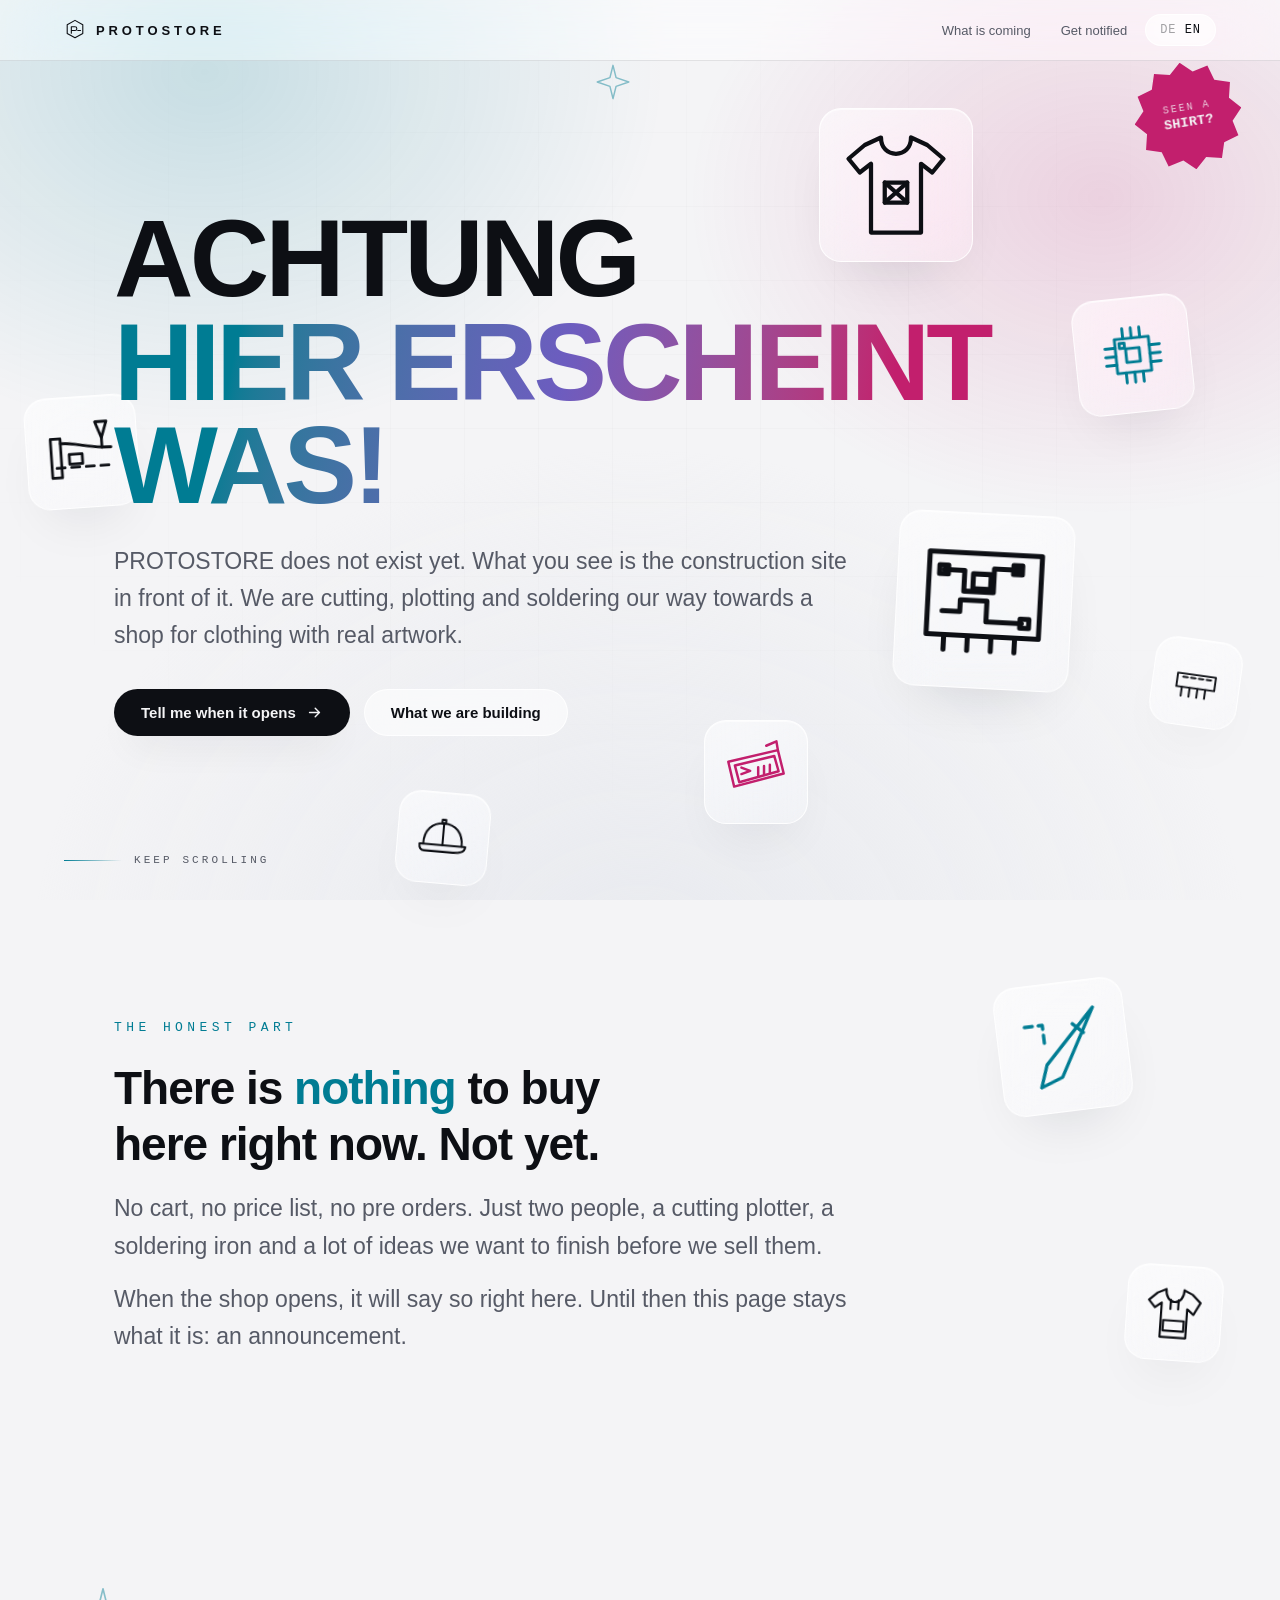
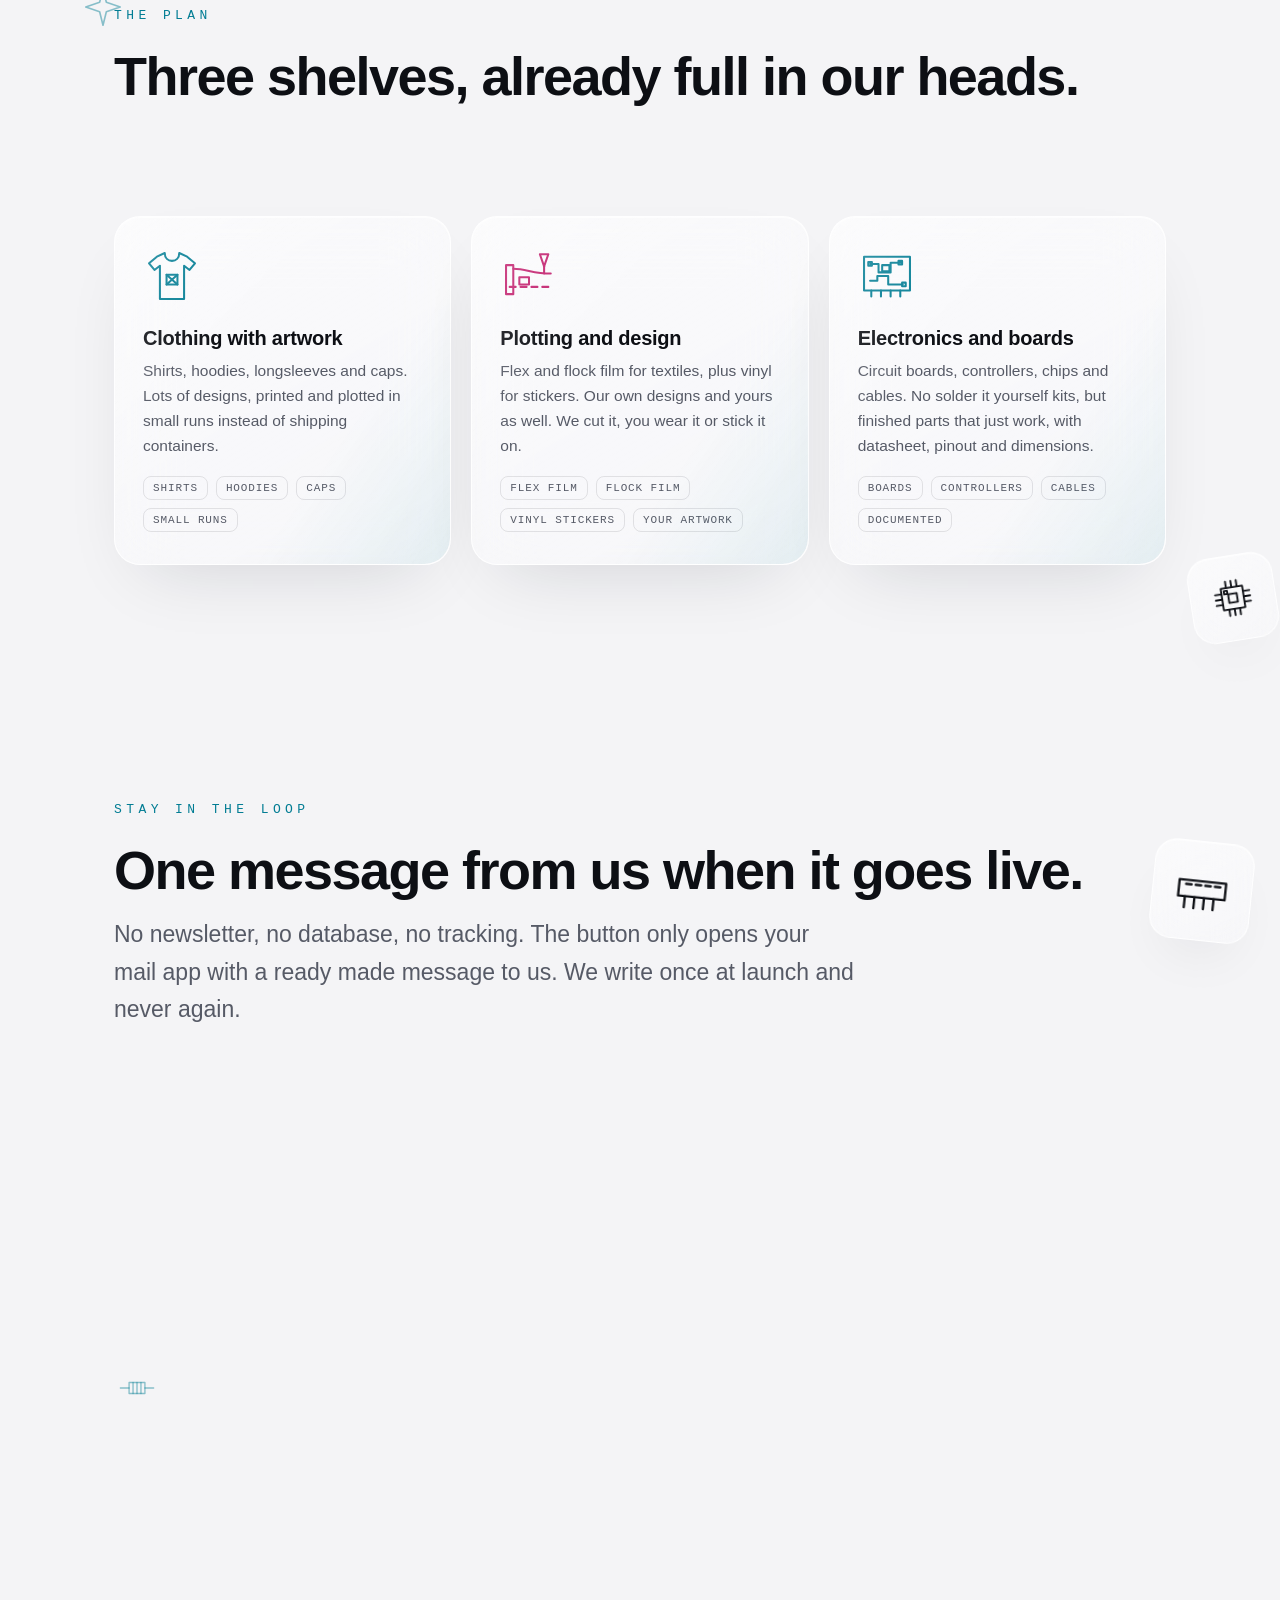
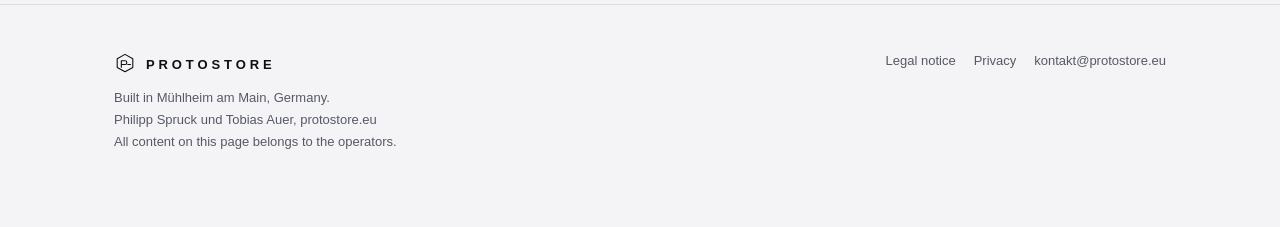
==== index.html @ 5bc5d5a9 "added umuami" ====
<!DOCTYPE html>
<html lang="de" data-title-de="PROTOSTORE, hier entsteht etwas" data-title-en="PROTOSTORE, something is being built here">
<head>
<meta charset="utf-8">
<meta name="viewport" content="width=device-width, initial-scale=1, viewport-fit=cover">
<title>PROTOSTORE, hier entsteht etwas</title>
<meta name="description" content="PROTOSTORE, bald ein Laden für Kleidung mit echten Motiven, geplottete Folien und dokumentierte Elektronik. Noch ist hier nichts, aber das ändert sich.">
<meta name="theme-color" content="#f4f4f6">
<meta property="og:title" content="PROTOSTORE">
<meta property="og:description" content="ACHTUNG HIER ERSCHEINT WAS!">
<meta property="og:type" content="website">
<meta property="og:url" content="https://protostore.eu/">
<link rel="stylesheet" href="assets/style.css">
<link rel="icon" href="data:image/svg+xml,<svg xmlns='http://www.w3.org/2000/svg' viewBox='0 0 48 48'><path d='M24 3 40 12v20L24 41 8 32V12z' fill='none' stroke='%23007c93' stroke-width='3'/></svg>">
<script defer src="https://umami.t-auer.com/script.js" data-website-id="5c9338b1-7018-49df-9fa3-3ef62dc9d343"></script>
</head>
<body>

<!-- ================= Symbolsammlung ================= -->
<svg class="sprite" aria-hidden="true" focusable="false" style="position:absolute;width:0;height:0;overflow:hidden">
  <symbol id="i-logo" viewBox="0 0 48 48">
    <g fill="none" stroke="currentColor" stroke-width="2.4" stroke-linejoin="round" stroke-linecap="round">
      <path d="M24 3 41 12.5v19L24 41 7 31.5v-19z"/>
      <path d="M16 31v-14h8a4 4 0 0 1 0 8h-8"/>
      <path d="M30 25h6"/>
    </g>
  </symbol>

  <symbol id="i-shirt" viewBox="0 0 48 48">
    <g fill="none" stroke="currentColor" stroke-width="1.7" stroke-linecap="round" stroke-linejoin="round">
      <path d="M18 5 11.5 8 5 13.5 9.5 19 14 15.5V43h20V15.5L38.5 19 43 13.5 36.5 8 30 5c0 4.2-2.7 6.5-6 6.5S18 9.2 18 5Z"/>
      <path d="M19.5 23h9v8h-9z"/>
      <path d="M19.5 23l9 8M28.5 23l-9 8"/>
    </g>
  </symbol>

  <symbol id="i-hoodie" viewBox="0 0 48 48">
    <g fill="none" stroke="currentColor" stroke-width="1.7" stroke-linecap="round" stroke-linejoin="round">
      <path d="M17 6 10.5 9 4 15l5 5.5 5-4V43h20V20.5l5 4L44 15l-6.5-6L31 6"/>
      <path d="M17 6c0 6 3 9.5 7 9.5S31 12 31 6"/>
      <path d="M21 14v7M27 14v7"/>
      <path d="M16 30h16v8H16z"/>
    </g>
  </symbol>

  <symbol id="i-chip" viewBox="0 0 48 48">
    <g fill="none" stroke="currentColor" stroke-width="1.7" stroke-linecap="round" stroke-linejoin="round">
      <path d="M14 14h20v20H14z"/>
      <path d="M20 20h8v8h-8z"/>
      <path d="M16.5 16.5h3v3h-3z"/>
      <path d="M19 14V8M24 14V8M29 14V8M19 40v-6M24 40v-6M29 40v-6"/>
      <path d="M14 19H8M14 24H8M14 29H8M40 19h-6M40 24h-6M40 29h-6"/>
    </g>
  </symbol>

  <symbol id="i-board" viewBox="0 0 48 48">
    <g fill="none" stroke="currentColor" stroke-width="1.7" stroke-linecap="round" stroke-linejoin="round">
      <path d="M5 8h38v28H5z"/>
      <path d="M11 36v5M19 36v5M27 36v5M35 36v5"/>
      <path d="M10 14h7v7h10v-8h9"/>
      <path d="M10 28h6v-4h9v7h12"/>
      <path d="M8.5 12.5h3v3h-3zM33.5 11.5h3v3h-3zM36.5 29.5h3v3h-3z"/>
      <path d="M20 15h6v5h-6z"/>
    </g>
  </symbol>

  <symbol id="i-visor" viewBox="0 0 48 48">
    <g fill="none" stroke="currentColor" stroke-width="1.7" stroke-linecap="round" stroke-linejoin="round">
      <path d="M5 17 39 9l4 16L9 34z"/>
      <path d="M9.5 19.5 36.5 13l3 10.5L12.5 31z"/>
      <path d="m14 21 6 2.2-6 2.2"/>
      <path d="M25.5 20.8v5.4M29.5 19.9v5.4M33.5 19v5.4"/>
      <path d="M39 9l-1-6-7 3"/>
    </g>
  </symbol>

  <symbol id="i-plotter" viewBox="0 0 48 48">
    <g fill="none" stroke="currentColor" stroke-width="1.7" stroke-linecap="round" stroke-linejoin="round">
      <path d="M5 15h6v24H5z"/>
      <path d="M11 18c11 0 16 4 31 4"/>
      <path d="M33 6h7l-3.5 10z"/>
      <path d="M36.5 16v6"/>
      <path d="M8 33h36" stroke-dasharray="5 4"/>
      <path d="M16 25h8v6h-8z"/>
    </g>
  </symbol>

  <symbol id="i-cap" viewBox="0 0 48 48">
    <g fill="none" stroke="currentColor" stroke-width="1.7" stroke-linecap="round" stroke-linejoin="round">
      <path d="M8 30c0-12 6.5-18 16-18s16 6 16 18"/>
      <path d="M5 30h38c0 4-4 5.5-10 5.5H9c-2.5 0-4-1.5-4-5.5Z"/>
      <path d="M22.5 9h3v3h-3z"/>
      <path d="M24 12v18"/>
    </g>
  </symbol>

  <symbol id="i-spark" viewBox="0 0 48 48">
    <g fill="none" stroke="currentColor" stroke-width="1.7" stroke-linecap="round" stroke-linejoin="round">
      <path d="M24 5 27.5 19 42 24l-14.5 5L24 43l-3.5-14L6 24l14.5-5z"/>
    </g>
  </symbol>

  <symbol id="i-header" viewBox="0 0 48 48">
    <g fill="none" stroke="currentColor" stroke-width="1.7" stroke-linecap="round" stroke-linejoin="round">
      <path d="M7 17h34v12H7z"/>
      <path d="M12 29v8M19 29v8M26 29v8M33 29v8"/>
      <path d="M12 20h4M19 20h4M26 20h4M33 20h4"/>
    </g>
  </symbol>

  <symbol id="i-resistor" viewBox="0 0 48 48">
    <g fill="none" stroke="currentColor" stroke-width="1.7" stroke-linecap="round" stroke-linejoin="round">
      <path d="M3 24h11M34 24h11"/>
      <path d="M14 17h20v14H14z"/>
      <path d="M19 17v14M24 17v14M29 17v14"/>
    </g>
  </symbol>

  <symbol id="i-needle" viewBox="0 0 48 48">
    <g fill="none" stroke="currentColor" stroke-width="1.7" stroke-linecap="round" stroke-linejoin="round">
      <path d="M41 6 15 32l-4 11 11-4L41 6z"/>
      <path d="m30 13 5 5"/>
      <path d="M6 12h9v9" stroke-dasharray="4 3"/>
    </g>
  </symbol>

  <symbol id="i-insta" viewBox="0 0 24 24">
    <g fill="none" stroke="currentColor" stroke-width="1.8" stroke-linecap="round">
      <rect x="3" y="3" width="18" height="18" rx="5.4"/>
      <circle cx="12" cy="12" r="3.9"/>
      <path d="M17.2 6.8h.01"/>
    </g>
  </symbol>
  <symbol id="i-bsky" viewBox="0 0 568 501">
    <path fill="currentColor" d="M123.121 33.664C188.241 82.553 258.281 181.681 284 234.873c25.719-53.192 95.759-152.32 160.879-201.209C491.866-1.612 568-28.906 568 57.946c0 17.346-9.945 145.713-15.778 166.555-20.275 72.453-94.155 90.933-159.875 79.748 114.875 19.551 144.097 84.311 80.986 149.071-119.86 122.992-172.272-30.859-185.702-70.281-2.462-7.227-3.614-10.608-3.631-7.73-.017-2.878-1.169.503-3.631 7.73-13.43 39.422-65.842 193.273-185.702 70.281-63.111-64.76-33.889-129.52 80.986-149.071-65.72 11.185-139.6-7.295-159.875-79.748C9.945 203.659 0 75.292 0 57.946 0-28.906 76.134-1.612 123.121 33.664Z"/>
  </symbol>

  <symbol id="i-youtube" viewBox="0 0 24 24">
    <path fill="currentColor" d="M23.498 6.186a3.016 3.016 0 0 0-2.122-2.136C19.505 3.545 12 3.545 12 3.545s-7.505 0-9.377.505A3.017 3.017 0 0 0 .502 6.186C0 8.07 0 12 0 12s0 3.93.502 5.814a3.016 3.016 0 0 0 2.122 2.136c1.871.505 9.376.505 9.376.505s7.505 0 9.377-.505a3.015 3.015 0 0 0 2.122-2.136C24 15.93 24 12 24 12s0-3.93-.502-5.814ZM9.545 15.568V8.432L15.818 12l-6.273 3.568Z"/>
  </symbol>

  <symbol id="i-reddit" viewBox="0 0 24 24">
    <path fill="currentColor" d="M12 0A12 12 0 0 0 0 12a12 12 0 0 0 12 12 12 12 0 0 0 12-12A12 12 0 0 0 12 0Zm5.01 4.744c.688 0 1.25.561 1.25 1.249a1.25 1.25 0 0 1-2.498.056l-2.597-.547-.8 3.747c1.824.07 3.48.632 4.674 1.488.308-.309.73-.491 1.207-.491.968 0 1.754.786 1.754 1.754 0 .716-.435 1.333-1.01 1.614a3.111 3.111 0 0 1 .042.52c0 2.694-3.13 4.87-6.993 4.87-3.86 0-6.99-2.176-6.99-4.87 0-.183.01-.366.02-.532-.586-.29-.985-.9-.985-1.602 0-.968.786-1.754 1.754-1.754.463 0 .898.196 1.207.49 1.207-.883 2.878-1.43 4.744-1.487l.885-4.182a.342.342 0 0 1 .14-.197.35.35 0 0 1 .238-.042l2.906.617a1.214 1.214 0 0 1 1.108-.701ZM9.25 12c-.689 0-1.25.562-1.25 1.25 0 .687.561 1.248 1.25 1.248.687 0 1.248-.561 1.248-1.249 0-.688-.561-1.249-1.249-1.249Zm5.5 0c-.687 0-1.248.561-1.248 1.25 0 .687.561 1.248 1.249 1.248.688 0 1.249-.561 1.249-1.249 0-.687-.562-1.249-1.25-1.249Zm-5.466 3.99a.327.327 0 0 0-.231.094.33.33 0 0 0 0 .463c.842.842 2.484.913 2.961.913.477 0 2.105-.056 2.961-.913a.361.361 0 0 0 .029-.463.33.33 0 0 0-.464 0c-.547.533-1.684.73-2.512.73-.828 0-1.979-.196-2.512-.73a.326.326 0 0 0-.232-.095Z"/>
  </symbol>

  <symbol id="i-discord" viewBox="0 0 24 24">
    <path fill="currentColor" d="M20.317 4.37a19.791 19.791 0 0 0-4.885-1.515.074.074 0 0 0-.079.037c-.21.375-.444.865-.608 1.25a18.27 18.27 0 0 0-5.487 0 12.64 12.64 0 0 0-.617-1.25.077.077 0 0 0-.079-.037A19.736 19.736 0 0 0 3.677 4.37a.07.07 0 0 0-.032.027C.533 9.046-.32 13.58.099 18.058a.082.082 0 0 0 .031.056 19.9 19.9 0 0 0 5.993 3.03.078.078 0 0 0 .084-.028c.462-.63.874-1.295 1.226-1.994a.076.076 0 0 0-.041-.106 13.107 13.107 0 0 1-1.872-.892.077.077 0 0 1-.008-.128 10.2 10.2 0 0 0 .372-.292.074.074 0 0 1 .077-.01c3.928 1.793 8.18 1.793 12.061 0a.074.074 0 0 1 .079.01c.12.098.246.197.373.292a.077.077 0 0 1-.006.128 12.299 12.299 0 0 1-1.873.891.077.077 0 0 0-.041.107c.36.698.772 1.363 1.225 1.993a.076.076 0 0 0 .084.029 19.839 19.839 0 0 0 6.002-3.03.077.077 0 0 0 .032-.055c.5-5.177-.838-9.674-3.549-13.66a.061.061 0 0 0-.031-.029ZM8.02 15.331c-1.183 0-2.157-1.085-2.157-2.419 0-1.333.955-2.419 2.157-2.419 1.211 0 2.176 1.095 2.157 2.42 0 1.333-.956 2.418-2.157 2.418Zm7.975 0c-1.183 0-2.157-1.085-2.157-2.419 0-1.333.955-2.419 2.157-2.419 1.211 0 2.176 1.095 2.157 2.42 0 1.333-.946 2.418-2.157 2.418Z"/>
  </symbol>

  <symbol id="i-paw" viewBox="0 0 24 24">
    <g fill="currentColor">
      <ellipse cx="6.4" cy="9.5" rx="2.1" ry="2.6" transform="rotate(-18 6.4 9.5)"/>
      <ellipse cx="10.7" cy="7.1" rx="2.2" ry="2.8"/>
      <ellipse cx="15.2" cy="7.6" rx="2.2" ry="2.8" transform="rotate(12 15.2 7.6)"/>
      <ellipse cx="19" cy="10.7" rx="2" ry="2.5" transform="rotate(26 19 10.7)"/>
      <ellipse cx="12.3" cy="16.7" rx="5" ry="4.4"/>
    </g>
  </symbol>

  <symbol id="i-arrow" viewBox="0 0 24 24">
    <g fill="none" stroke="currentColor" stroke-width="2" stroke-linecap="round" stroke-linejoin="round">
      <path d="M5 12h14M13 6l6 6-6 6"/>
    </g>
  </symbol>
</svg>

<div class="field"></div>
<div class="grid-field"></div>

<!-- ================= Kopfzeile ================= -->
<header class="top">
  <a class="brand" href="index.html">
    <svg><use href="#i-logo"></use></svg>
    <span>Protostore</span>
  </a>
  <nav>
    <a class="hide-s" href="#plan" data-i18n="nav.what">Was kommt</a>
    <a class="hide-s" href="#signal" data-i18n="nav.signal">Benachrichtigung</a>
    <button class="lang" type="button" aria-label="Sprache wechseln, switch language">
      <span class="de">DE</span> <span class="en off">EN</span>
    </button>
  </nav>
</header>

<!-- ================= Vorab Anfrage, Aufkleber ================= -->
<div class="pre" id="pre">
  <button class="pre-star" type="button" id="pre-toggle"
          aria-expanded="false" aria-controls="pre-pop"
          aria-label="Du hast ein Teil von uns gesehen, frag vorab an"
          data-i18n-attr="aria-label:pre.aria">
    <span class="pre-star-in">
      <span class="pre-l1" data-i18n="pre.s1">SHIRT</span>
      <span class="pre-l2" data-i18n="pre.s2">GESEHEN?</span>
    </span>
  </button>

  <div class="pre-pop glass" id="pre-pop" hidden>
    <button class="pre-close" type="button" id="pre-close"
            aria-label="Schließen" data-i18n-attr="aria-label:pre.close">
      <svg viewBox="0 0 24 24" aria-hidden="true"><path d="M6 6 18 18M18 6 6 18" fill="none" stroke="currentColor" stroke-width="2.2" stroke-linecap="round"/></svg>
    </button>
    <p class="eyebrow" data-i18n="pre.eyebrow">Ausnahme</p>
    <h3 data-i18n="pre.h">Du hast eins in echt gesehen?</h3>
    <p data-i18n="pre.p">Wenn du hier gelandet bist, weil dir eins unserer Teile über den Weg gelaufen ist: schreib uns. Wir schauen, ob wir dir vorab etwas extra drucken, bevor der Laden offiziell aufmacht.</p>
    <a class="btn btn-primary" id="pre-mail" href="mailto:kontakt@protostore.eu">
      <span data-i18n="pre.btn">Vorab anfragen</span>
      <svg width="17" height="17" aria-hidden="true"><use href="#i-arrow"></use></svg>
    </a>
  </div>
</div>

<main>

  <!-- ================= Hero ================= -->
  <section class="hero">
    <div class="floaters" aria-hidden="true">
      <div class="floater"          style="--x:64%; --y:12%; --s:154px" data-speed=".12" data-depth="26"><svg><use href="#i-shirt"></use></svg></div>
      <div class="floater tint-c"   style="--x:84%; --y:33%; --s:116px" data-speed=".22" data-depth="42" data-spin="-6"><svg><use href="#i-chip"></use></svg></div>
      <div class="floater"          style="--x:70%; --y:57%; --s:176px" data-speed=".06" data-depth="16" data-spin="3"><svg><use href="#i-board"></use></svg></div>
      <div class="floater tint-m"   style="--x:55%; --y:80%; --s:104px" data-speed=".27" data-depth="50"><svg><use href="#i-visor"></use></svg></div>
      <div class="floater"          style="--x:90%; --y:71%; --s:88px"  data-speed=".16" data-depth="34" data-spin="8"><svg><use href="#i-header"></use></svg></div>
      <div class="floater"          style="--x:2%;  --y:44%; --s:112px" data-speed=".1"  data-depth="24" data-spin="-4"><svg><use href="#i-plotter"></use></svg></div>
      <div class="floater plain"    style="--x:45%; --y:5%;  --s:74px"  data-speed=".32" data-depth="58"><svg><use href="#i-spark"></use></svg></div>
      <div class="floater"          style="--x:31%; --y:88%; --s:92px"  data-speed=".14" data-depth="30" data-spin="5"><svg><use href="#i-cap"></use></svg></div>
      <div class="floater plain tint-m" style="--x:92%; --y:8%; --s:66px" data-speed=".36" data-depth="62"><svg><use href="#i-resistor"></use></svg></div>
    </div>

    <div class="wrap">
      <div class="hero-inner">
        <h1>
          <span class="line" data-i18n="h1.a">ACHTUNG</span>
          <span class="line shout" data-i18n="h1.b">HIER ERSCHEINT WAS!</span>
        </h1>
        <p class="lead" data-i18n="hero.lead">PROTOSTORE ist noch nicht da. Was du siehst, ist die Baustelle davor. Wir schneiden, plotten und löten gerade an einem Laden für Kleidung mit echten Motiven.</p>
        <div class="cta-row">
          <a class="btn btn-primary" href="#signal"><span data-i18n="cta.notify">Sag mir Bescheid</span><svg width="17" height="17" aria-hidden="true"><use href="#i-arrow"></use></svg></a>
          <a class="btn btn-ghost" href="#plan" data-i18n="cta.peek">Was hier entsteht</a>
        </div>
      </div>
    </div>

    <div class="scroll-hint"><span class="bar"></span><span data-i18n="scroll">Weiter nach unten</span></div>
  </section>

  <!-- ================= Ehrlicher Teil ================= -->
  <section id="truth">
    <div class="floaters" aria-hidden="true">
      <div class="floater tint-c" style="--x:78%; --y:14%; --s:130px" data-speed=".09" data-depth="20" data-spin="-7"><svg><use href="#i-needle"></use></svg></div>
      <div class="floater"        style="--x:88%; --y:62%; --s:96px"  data-speed=".2"  data-depth="38" data-spin="4"><svg><use href="#i-hoodie"></use></svg></div>
    </div>
    <div class="wrap">
      <p class="eyebrow rise" data-i18n="s2.eyebrow">Der ehrliche Teil</p>
      <h2 class="statement rise d1" data-i18n="s2.statement">Hier gibt es gerade <em>gar nichts</em> zu kaufen. Noch nicht.</h2>
      <p class="lead rise d2" data-i18n="s2.p1">Kein Warenkorb, keine Preisliste, keine Vorbestellung. Nur zwei Leute, ein Plotter, ein Lötkolben und ziemlich viele Ideen, die wir erst fertig machen wollen, bevor wir sie verkaufen.</p>
      <p class="lead rise d3" data-i18n="s2.p2">Wenn der Laden aufmacht, steht es genau hier. Bis dahin bleibt diese Seite, was sie ist: eine Ankündigung.</p>
    </div>
  </section>

  <!-- ================= Der Plan ================= -->
  <section id="plan">
    <div class="floaters" aria-hidden="true">
      <div class="floater plain tint-c" style="--x:5%; --y:10%; --s:78px" data-speed=".24" data-depth="44"><svg><use href="#i-spark"></use></svg></div>
      <div class="floater"              style="--x:93%; --y:84%; --s:86px" data-speed=".13" data-depth="28" data-spin="-9"><svg><use href="#i-chip"></use></svg></div>
    </div>
    <div class="wrap">
      <p class="eyebrow rise" data-i18n="s3.eyebrow">Der Plan</p>
      <h2 class="rise d1" data-i18n="s3.h2">Drei Regale, randvoll geplant.</h2>
      <p class="lead rise d2" data-i18n="s3.lead">Das ist die Richtung. Die Details ändern sich noch, der Kern nicht.</p>

      <div class="cards">
        <article class="card glass rise d1">
          <div class="icon"><svg><use href="#i-shirt"></use></svg></div>
          <h3 data-i18n="c1.h">Kleidung mit Motiv</h3>
          <p data-i18n="c1.p">Shirts, Hoodies, Longsleeves und Caps. Viele Motive, gedruckt und geplottet in kleinen Serien statt in Containern.</p>
          <ul class="tags"><li data-i18n="c1.t1">Shirts</li><li data-i18n="c1.t2">Hoodies</li><li data-i18n="c1.t3">Caps</li><li data-i18n="c1.t4">Kleine Serien</li></ul>
        </article>

        <article class="card glass rise d2">
          <div class="icon"><svg><use href="#i-plotter"></use></svg></div>
          <h3 data-i18n="c2.h">Plotten und Gestalten</h3>
          <p data-i18n="c2.p">Flexfolie und Flockfolie für Textilien, dazu Vinyl für Aufkleber. Eigene Entwürfe genauso wie deine. Wir schneiden es, du trägst oder klebst es.</p>
          <ul class="tags"><li data-i18n="c2.t1">Flexfolie</li><li data-i18n="c2.t2">Flockfolie</li><li data-i18n="c2.t3">Vinyl Sticker</li><li data-i18n="c2.t4">Eigene Motive</li></ul>
        </article>

        <article class="card glass rise d3">
          <div class="icon"><svg><use href="#i-board"></use></svg></div>
          <h3 data-i18n="c4.h">Elektronik und Platinen</h3>
          <p data-i18n="c4.p">Leiterplatten, Controller, Chips und Kabel. Keine Bausätze zum Selberlöten, sondern fertige Teile, die sofort laufen, dazu Datenblatt, Pinbelegung und Maße.</p>
          <ul class="tags"><li data-i18n="c4.t1">Platinen</li><li data-i18n="c4.t2">Controller</li><li data-i18n="c4.t3">Kabel</li><li data-i18n="c4.t4">Dokumentiert</li></ul>
        </article>
      </div>
    </div>
  </section>

  <!-- ================= Benachrichtigung ================= -->
  <section id="signal">
    <div class="floaters" aria-hidden="true">
      <div class="floater plain tint-m" style="--x:8%; --y:76%; --s:70px" data-speed=".28" data-depth="48"><svg><use href="#i-resistor"></use></svg></div>
      <div class="floater"              style="--x:90%; --y:18%; --s:100px" data-speed=".11" data-depth="26" data-spin="6"><svg><use href="#i-header"></use></svg></div>
    </div>
    <div class="wrap">
      <p class="eyebrow rise" data-i18n="s4.eyebrow">Bleib dran</p>
      <h2 class="rise d1" data-i18n="s4.h2">Einmal Bescheid geben, wenn es losgeht.</h2>
      <p class="lead rise d2" data-i18n="s4.p">Kein Newsletter, keine Datenbank, kein Tracking. Der Knopf öffnet nur dein Mailprogramm mit einer fertigen Nachricht an uns. Wir schreiben dir zum Start und danach nie wieder.</p>

      <div class="signal glass rise d2">
        <form id="notify" novalidate>
          <div class="form">
            <input type="email" autocomplete="email" spellcheck="false"
                   placeholder="deine@adresse.de" aria-label="E-Mail"
                   data-i18n-attr="placeholder:form.ph">
            <button class="btn btn-primary" type="submit">
              <span data-i18n="form.btn">Nachricht vorbereiten</span>
              <svg width="17" height="17" aria-hidden="true"><use href="#i-arrow"></use></svg>
            </button>
          </div>
          <p class="formnote" id="formnote" role="status" aria-live="polite"></p>
          <p class="note" data-i18n="form.note">Falls sich nichts öffnet, schreib einfach direkt an kontakt@protostore.eu.</p>
        </form>

        <h3 style="margin-top:34px" data-i18n="social.h">Wo du uns sonst findest</h3>
        <div class="socials">
          <a href="https://www.instagram.com/protostore.eu/" target="_blank" rel="noopener" aria-label="Instagram, @protostore.eu"><svg aria-hidden="true"><use href="#i-insta"></use></svg>Instagram</a>
          <a href="https://bsky.app/profile/protostore.eu" target="_blank" rel="noopener" aria-label="Bluesky, @protostore.eu"><svg aria-hidden="true"><use href="#i-bsky"></use></svg>Bluesky</a>
          <a href="https://www.youtube.com/@Protostore" target="_blank" rel="noopener" aria-label="YouTube, @Protostore"><svg aria-hidden="true"><use href="#i-youtube"></use></svg>YouTube</a>
          <a href="https://www.furaffinity.net/user/protostore.eu" target="_blank" rel="noopener" aria-label="Fur Affinity, protostore.eu"><svg aria-hidden="true"><use href="#i-paw"></use></svg>Fur Affinity</a>
          <a href="https://www.reddit.com/user/Protostore/" target="_blank" rel="noopener" aria-label="Reddit, u/Protostore"><svg aria-hidden="true"><use href="#i-reddit"></use></svg>Reddit</a>
          <button class="copy" type="button" id="dc-copy" data-copy="protostore.eu"
                  aria-label="Discord Namen kopieren, protostore.eu" data-i18n-attr="aria-label:social.dc">
            <svg aria-hidden="true"><use href="#i-discord"></use></svg><span id="dc-label">Discord</span>
          </button>
        </div>
        <p class="note" data-i18n="social.note">Überall der gleiche Name. Wo wir nicht stehen, sind wir auch nicht.</p>
      </div>
    </div>
  </section>

</main>

<!-- ================= Fusszeile ================= -->
<footer>
  <div class="wrap foot">
    <div>
      <a class="brand" href="index.html" style="margin-bottom:12px">
        <svg><use href="#i-logo"></use></svg><span>Protostore</span>
      </a>
      <p class="small">
        <span data-i18n="foot.made">Gebaut in Mühlheim am Main.</span><br>
        Philipp Spruck und Tobias Auer, protostore.eu<br>
        <span data-i18n="foot.rights">Alle Inhalte dieser Seite gehören den Betreibern.</span>
      </p>
    </div>
    <nav>
      <a href="impressum.html" data-i18n="nav.imprint">Impressum</a>
      <a href="datenschutz.html" data-i18n="nav.privacy">Datenschutz</a>
      <a href="mailto:kontakt@protostore.eu">kontakt@protostore.eu</a>
    </nav>
  </div>
</footer>

<script src="assets/app.js"></script>
</body>
</html>
---- assets/style.css ----
/* PROTOSTORE - protostore.eu
   Liquid Glass, hell nach dunkel beim Scrollen.
   Keine Endlos-Keyframes, keine runden Partikel, keine Punkt-Aufzaehlungen. */

*, *::before, *::after { box-sizing: border-box; }

/* Registriert, damit sich --p ueberblenden laesst */
@property --p {
  syntax: "<number>";
  inherits: true;
  initial-value: 0;
}

:root {
  color-scheme: light;

  /* 0 = hell, 1 = dunkel, app.js schaltet ab der Seitenhaelfte um,
     der Wechsel blendet in 0,5 s ueber */
  --p: 0;
  transition: --p .5s ease;
  --mix: calc(var(--p) * 100%);

  /* Hell */
  --bg-l:      #f4f4f6;
  --bg2-l:     #e7e9ee;
  --ink-l:     #0d0f14;
  --muted-l:   #565a66;
  --glass-l:   rgba(255,255,255,0.58);
  --glass2-l:  rgba(255,255,255,0.26);
  --edge-l:    rgba(255,255,255,0.85);
  --line-l:    rgba(10,12,20,0.10);
  --cyan-l:    #007c93;
  --mag-l:     #c21f6d;
  --shadow-l:  rgba(20,24,40,0.16);

  /* Dunkel */
  --bg-d:      #05060a;
  --bg2-d:     #0b0f1a;
  --ink-d:     #f2f5ff;
  --muted-d:   #98a0b4;
  --glass-d:   rgba(255,255,255,0.055);
  --glass2-d:  rgba(255,255,255,0.02);
  --edge-d:    rgba(255,255,255,0.22);
  --line-d:    rgba(255,255,255,0.12);
  --cyan-d:    #5ef0ff;
  --mag-d:     #ff4fa8;
  --shadow-d:  rgba(0,0,0,0.6);

  /* Gemischt */
  --bg:     color-mix(in oklab, var(--bg-l),     var(--bg-d)     var(--mix));
  --bg2:    color-mix(in oklab, var(--bg2-l),    var(--bg2-d)    var(--mix));
  --ink:    color-mix(in oklab, var(--ink-l),    var(--ink-d)    var(--mix));
  --muted:  color-mix(in oklab, var(--muted-l),  var(--muted-d)  var(--mix));
  --glass:  color-mix(in oklab, var(--glass-l),  var(--glass-d)  var(--mix));
  --glass2: color-mix(in oklab, var(--glass2-l), var(--glass2-d) var(--mix));
  --edge:   color-mix(in oklab, var(--edge-l),   var(--edge-d)   var(--mix));
  --line:   color-mix(in oklab, var(--line-l),   var(--line-d)   var(--mix));
  --cyan:   color-mix(in oklab, var(--cyan-l),   var(--cyan-d)   var(--mix));
  --mag:    color-mix(in oklab, var(--mag-l),    var(--mag-d)    var(--mix));
  --shadow: color-mix(in oklab, var(--shadow-l), var(--shadow-d) var(--mix));

  --sans: -apple-system, BlinkMacSystemFont, "SF Pro Display", "SF Pro Text",
          "Helvetica Neue", "Segoe UI", Inter, Roboto, Arial, sans-serif;
  --mono: ui-monospace, "SF Mono", "JetBrains Mono", Menlo, Consolas, monospace;

  --ease: cubic-bezier(.16,1,.3,1);
  --gutter: clamp(20px, 5vw, 64px);
  --maxw: 1180px;
}

html { scroll-behavior: smooth; }
@media (prefers-reduced-motion: reduce) { html { scroll-behavior: auto; } }

body {
  margin: 0;
  font-family: var(--sans);
  background: var(--bg);
  color: var(--ink);
  -webkit-font-smoothing: antialiased;
  text-rendering: optimizeLegibility;
  overflow-x: hidden;
}

/* Hintergrundfelder: statische Lichtquellen, die nur ihre Farbe mitziehen */
.field {
  position: fixed;
  inset: 0;
  z-index: 0;
  pointer-events: none;
  background:
    radial-gradient(58vw 46vw at 16% 8%,  color-mix(in oklab, var(--cyan), transparent 82%), transparent 62%),
    radial-gradient(52vw 40vw at 86% 22%, color-mix(in oklab, var(--mag),  transparent 84%), transparent 62%),
    radial-gradient(70vw 60vw at 50% 108%, color-mix(in oklab, var(--bg2), transparent 10%), transparent 68%);
}
.grid-field {
  position: fixed;
  inset: -10vh -10vw;
  z-index: 0;
  pointer-events: none;
  opacity: calc(0.16 + var(--p) * 0.30);
  background-image:
    linear-gradient(to right,  var(--line) 1px, transparent 1px),
    linear-gradient(to bottom, var(--line) 1px, transparent 1px);
  background-size: 74px 74px;
  mask-image: radial-gradient(72% 62% at 50% 42%, #000 25%, transparent 78%);
  -webkit-mask-image: radial-gradient(72% 62% at 50% 42%, #000 25%, transparent 78%);
}

main, header, footer { position: relative; z-index: 2; }

.wrap {
  width: 100%;
  max-width: var(--maxw);
  margin-inline: auto;
  padding-inline: var(--gutter);
}

/* ---------- Kopfzeile ---------- */
.top {
  position: fixed;
  top: 0; left: 0; right: 0;
  z-index: 60;
  display: flex;
  align-items: center;
  justify-content: space-between;
  gap: 16px;
  padding: 14px var(--gutter);
  background: color-mix(in oklab, var(--glass), transparent 18%);
  backdrop-filter: blur(26px) saturate(180%);
  -webkit-backdrop-filter: blur(26px) saturate(180%);
  border-bottom: 1px solid var(--line);
}
.brand {
  display: inline-flex;
  align-items: center;
  gap: 10px;
  font-weight: 700;
  letter-spacing: 0.30em;
  font-size: 13px;
  text-transform: uppercase;
  color: var(--ink);
  text-decoration: none;
}
.brand svg { width: 22px; height: 22px; display: block; }
.top nav { display: flex; align-items: center; gap: 6px; }
.top nav a {
  color: var(--muted);
  text-decoration: none;
  font-size: 13px;
  padding: 8px 12px;
  border-radius: 999px;
  transition: color .35s var(--ease), background .35s var(--ease);
}
.top nav a:hover { color: var(--ink); background: var(--glass2); }

.lang {
  font-family: var(--mono);
  font-size: 12px;
  letter-spacing: .08em;
  color: var(--ink);
  background: var(--glass);
  border: 1px solid var(--edge);
  border-radius: 999px;
  padding: 8px 14px;
  cursor: pointer;
  backdrop-filter: blur(14px);
  -webkit-backdrop-filter: blur(14px);
  transition: transform .4s var(--ease), border-color .4s var(--ease);
}
.lang:hover { transform: translateY(-1px); border-color: var(--cyan); }
.lang .off { opacity: .38; }

/* ---------- Typografie ---------- */
.eyebrow {
  font-family: var(--mono);
  font-size: clamp(11px, 1.1vw, 13px);
  letter-spacing: .34em;
  text-transform: uppercase;
  color: var(--cyan);
  margin: 0 0 22px;
}
h1 {
  margin: 0;
  font-size: clamp(38px, 8.6vw, 118px);
  line-height: .94;
  letter-spacing: -0.035em;
  font-weight: 700;
}
h1 .line { display: block; }
h1 .shout { color: var(--cyan); }
@supports (color: color-mix(in oklch, red, blue)) {
  h1 .shout {
    background-image: linear-gradient(102deg,
      var(--cyan) 0%,
      var(--cyan) 14%,
      color-mix(in oklch, var(--cyan), var(--mag)) 50%,
      var(--mag) 86%,
      var(--mag) 100%);
    -webkit-background-clip: text;
    background-clip: text;
    color: transparent;
  }
}
h2 {
  margin: 0 0 18px;
  font-size: clamp(26px, 4.4vw, 54px);
  line-height: 1.04;
  letter-spacing: -0.028em;
  font-weight: 650;
}
h3 { margin: 0 0 8px; font-size: 20px; letter-spacing: -0.012em; font-weight: 620; }
p { margin: 0 0 16px; line-height: 1.62; color: var(--muted); font-size: clamp(15px, 1.5vw, 18px); }
.lead { font-size: clamp(17px, 2vw, 23px); color: var(--muted); max-width: 58ch; }
a { color: var(--cyan); }

/* ---------- Glas ---------- */
.glass {
  position: relative;
  background: linear-gradient(150deg, var(--glass), var(--glass2));
  border: 1px solid var(--edge);
  border-radius: 26px;
  backdrop-filter: blur(30px) saturate(190%);
  -webkit-backdrop-filter: blur(30px) saturate(190%);
  box-shadow:
    0 30px 70px -32px var(--shadow),
    inset 0 1px 0 color-mix(in oklab, #fff, transparent calc(35% + var(--p) * 45%));
  overflow: hidden;
}
/* Glanzkante, rein statisch */
.glass::after {
  content: "";
  position: absolute;
  inset: 0;
  border-radius: inherit;
  pointer-events: none;
  background: linear-gradient(125deg,
    color-mix(in oklab, #fff, transparent calc(72% + var(--p) * 22%)) 0%,
    transparent 34%,
    transparent 66%,
    color-mix(in oklab, var(--cyan), transparent 88%) 100%);
  mix-blend-mode: screen;
  opacity: .9;
}

/* ---------- Hero ---------- */
.hero {
  position: relative;
  min-height: 100svh;
  display: flex;
  align-items: center;
  padding: 132px 0 90px;
}
.hero-inner { position: relative; z-index: 3; max-width: 880px; }
.hero .lead { margin-top: 26px; }

.cta-row { display: flex; flex-wrap: wrap; gap: 14px; margin-top: 34px; align-items: center; }
.btn {
  display: inline-flex;
  align-items: center;
  gap: 10px;
  padding: 14px 26px;
  border-radius: 999px;
  border: 1px solid transparent;
  font-size: 15px;
  font-weight: 560;
  text-decoration: none;
  cursor: pointer;
  font-family: inherit;
  transition: transform .45s var(--ease), box-shadow .45s var(--ease), background .45s var(--ease), color .45s var(--ease);
}
.btn-primary {
  background: var(--ink);
  color: var(--bg);
  box-shadow: 0 18px 40px -18px var(--shadow);
}
.btn-primary:hover { transform: translateY(-2px); box-shadow: 0 26px 54px -20px var(--shadow); }
.btn-ghost {
  background: var(--glass);
  border-color: var(--edge);
  color: var(--ink);
  backdrop-filter: blur(18px);
  -webkit-backdrop-filter: blur(18px);
}
.btn-ghost:hover { transform: translateY(-2px); border-color: var(--cyan); }

.scroll-hint {
  position: absolute;
  left: var(--gutter);
  bottom: 34px;
  font-family: var(--mono);
  font-size: 11px;
  letter-spacing: .28em;
  text-transform: uppercase;
  color: var(--muted);
  display: flex;
  align-items: center;
  gap: 12px;
  z-index: 3;
}
.scroll-hint .bar {
  width: 58px;
  height: 1px;
  background: linear-gradient(90deg, var(--cyan), transparent);
}

/* ---------- Schwebende Objekte ---------- */
.floaters {
  position: absolute;
  inset: 0;
  z-index: 1;
  pointer-events: none;
  overflow: visible;
}
.floater {
  position: absolute;
  left: var(--x, 50%);
  top: var(--y, 50%);
  width: var(--s, 120px);
  height: var(--s, 120px);
  display: grid;
  place-items: center;
  padding: 16px;
  border-radius: 22px;
  background: linear-gradient(150deg, var(--glass), var(--glass2));
  border: 1px solid var(--edge);
  backdrop-filter: blur(22px) saturate(180%);
  -webkit-backdrop-filter: blur(22px) saturate(180%);
  box-shadow: 0 28px 60px -30px var(--shadow), inset 0 1px 0 color-mix(in oklab, #fff, transparent calc(40% + var(--p) * 44%));
  color: var(--ink);
  will-change: transform;
}
.floater svg { display: block; width: 100%; height: 100%; }
.floater.tint-c { color: var(--cyan); }
.floater.tint-m { color: var(--mag); }
.floater.plain {
  background: none;
  border: 0;
  box-shadow: none;
  backdrop-filter: none;
  -webkit-backdrop-filter: none;
  color: color-mix(in oklab, var(--cyan), transparent 55%);
}

/* ---------- Abschnitte ---------- */
section { position: relative; padding: clamp(90px, 13vh, 160px) 0; }
.center { text-align: center; }
.center .lead { margin-inline: auto; }

.statement {
  font-size: clamp(24px, 3.6vw, 46px);
  line-height: 1.22;
  letter-spacing: -0.022em;
  font-weight: 600;
  color: var(--ink);
  max-width: 22ch;
}
.statement em { font-style: normal; color: var(--cyan); }

.cards {
  display: grid;
  grid-template-columns: repeat(auto-fit, minmax(min(100%, 234px), 1fr));
  gap: 20px;
  margin-top: 56px;
}
.card { padding: 30px 28px 32px; }
.card .icon {
  width: 58px; height: 58px;
  margin-bottom: 22px;
  color: var(--cyan);
}
.card:nth-child(2) .icon { color: var(--mag); }
.card .icon svg { width: 100%; height: 100%; display: block; }
.card p { font-size: 15.5px; margin: 0; }
.tags { list-style: none; margin: 18px 0 0; padding: 0; display: flex; flex-wrap: wrap; gap: 8px; }
.tags li {
  font-family: var(--mono);
  font-size: 11px;
  letter-spacing: .08em;
  text-transform: uppercase;
  color: var(--muted);
  border: 1px solid var(--line);
  border-radius: 8px;
  padding: 5px 9px;
}

/* ---------- Signal / Anmeldung ---------- */
.signal { padding: 44px clamp(24px, 4vw, 56px) 48px; margin-top: 12px; }
.form { display: flex; flex-wrap: wrap; gap: 12px; margin-top: 26px; }
.form input {
  flex: 1 1 260px;
  min-width: 0;
  font-family: inherit;
  font-size: 15px;
  color: var(--ink);
  background: var(--glass2);
  border: 1px solid var(--edge);
  border-radius: 999px;
  padding: 14px 22px;
  outline: none;
  transition: border-color .4s var(--ease), background .4s var(--ease);
}
.form input::placeholder { color: var(--muted); }
.form input:focus { border-color: var(--cyan); background: var(--glass); }
.note { font-size: 13px; color: var(--muted); margin: 16px 0 0; max-width: 60ch; }
.formnote { min-height: 20px; font-size: 13.5px; color: var(--cyan); margin: 14px 0 0; }

.socials { display: flex; flex-wrap: wrap; gap: 10px; margin-top: 30px; }
.socials a,
.socials .copy {
  display: inline-flex;
  align-items: center;
  gap: 9px;
  padding: 11px 18px;
  border-radius: 999px;
  background: var(--glass2);
  border: 1px solid var(--edge);
  color: var(--ink);
  text-decoration: none;
  font-size: 14px;
  backdrop-filter: blur(14px);
  -webkit-backdrop-filter: blur(14px);
  transition: transform .4s var(--ease), border-color .4s var(--ease), color .4s var(--ease);
}
.socials a svg, .socials .copy svg { width: 17px; height: 17px; flex: none; }
.socials a:hover,
.socials .copy:hover { transform: translateY(-2px); border-color: var(--cyan); color: var(--cyan); }
.socials .copy { font-family: inherit; cursor: pointer; }
.socials .copy.ok { border-color: var(--cyan); color: var(--cyan); }

/* ---------- Fusszeile ---------- */
footer {
  border-top: 1px solid var(--line);
  padding: 48px 0 56px;
  margin-top: 40px;
}
.foot {
  display: flex;
  flex-wrap: wrap;
  gap: 20px;
  justify-content: space-between;
  align-items: flex-start;
}
.foot .small { font-size: 13px; color: var(--muted); line-height: 1.7; }
.foot nav { display: flex; flex-wrap: wrap; gap: 18px; }
.foot nav a { font-size: 13px; color: var(--muted); text-decoration: none; }
.foot nav a:hover { color: var(--ink); }

/* ---------- Rechtsseiten ---------- */
.legal { padding-top: 150px; }
.legal .wrap { max-width: 820px; }
.legal h1 { font-size: clamp(32px, 5.4vw, 62px); margin-bottom: 12px; }
.legal h2 { font-size: clamp(20px, 2.4vw, 27px); margin: 46px 0 14px; }
.legal h3 { margin: 28px 0 8px; font-size: 17px; }
.legal p, .legal li { font-size: 16px; line-height: 1.72; color: var(--muted); }
.legal strong { color: var(--ink); font-weight: 600; }
.legal .panel { padding: 30px 32px; margin: 28px 0 8px; }
.legal .addr { font-style: normal; color: var(--ink); line-height: 1.8; font-size: 17px; }
.legal ul { list-style: none; padding: 0; margin: 12px 0 0; }
.legal ul li { position: relative; padding-left: 22px; margin-bottom: 10px; }
.legal ul li::before {
  content: "";
  position: absolute;
  left: 0; top: .72em;
  width: 7px; height: 7px;
  background: var(--cyan);
  transform: rotate(45deg);
}
.back {
  display: inline-flex;
  align-items: center;
  gap: 9px;
  font-size: 14px;
  text-decoration: none;
  color: var(--muted);
  margin-bottom: 26px;
}
.back:hover { color: var(--ink); }

/* ---------- Vorab Anfrage, Aufkleber ---------- */
.pre {
  position: fixed;
  z-index: 70;
  top: 62px;
  right: clamp(12px, 3vw, 40px);
  display: flex;
  flex-direction: column;
  align-items: flex-end;
}
.pre-star {
  width: 108px;
  height: 108px;
  padding: 0;
  border: 0;
  display: grid;
  place-items: center;
  cursor: pointer;
  font-family: var(--mono);
  color: var(--bg);
  background: var(--mag);
  clip-path: polygon(50.0% 0.0%, 60.7% 9.9%, 75.0% 6.7%, 79.3% 20.7%, 93.3% 25.0%, 90.1% 39.3%, 100.0% 50.0%, 90.1% 60.7%, 93.3% 75.0%, 79.3% 79.3%, 75.0% 93.3%, 60.7% 90.1%, 50.0% 100.0%, 39.3% 90.1%, 25.0% 93.3%, 20.7% 79.3%, 6.7% 75.0%, 9.9% 60.7%, 0.0% 50.0%, 9.9% 39.3%, 6.7% 25.0%, 20.7% 20.7%, 25.0% 6.7%, 39.3% 9.9%);
  filter: drop-shadow(0 18px 34px color-mix(in oklab, var(--mag), transparent 62%));
  transform: rotate(-9deg);
  transition: transform .5s var(--ease), filter .5s var(--ease);
}
.pre-star:hover,
.pre-star:focus-visible {
  outline: none;
  transform: rotate(5deg) scale(1.07);
  filter: drop-shadow(0 22px 40px color-mix(in oklab, var(--mag), transparent 48%));
}
.pre-star[aria-expanded="true"] { transform: rotate(0deg) scale(.94); }
.pre-star-in { display: grid; gap: 3px; text-align: center; line-height: 1.1; padding: 0 6px; }
.pre-l1 { font-size: 10px; letter-spacing: .2em; opacity: .82; }
.pre-l2 { font-size: 13.5px; letter-spacing: .02em; font-weight: 700; }

.pre-pop {
  position: relative;
  width: min(318px, calc(100vw - 24px));
  margin-top: 8px;
  padding: 24px 24px 26px;
  border-radius: 22px;
  text-align: left;
  opacity: 0;
  transform: translateY(-10px) scale(.97);
  transform-origin: 86% 0;
  transition: opacity .3s var(--ease), transform .45s var(--ease);
}
.pre-pop.open { opacity: 1; transform: none; }
.pre-pop .eyebrow { font-size: 10.5px; letter-spacing: .26em; color: var(--mag); margin: 0 0 10px; }
.pre-pop h3 { font-size: 18px; margin: 0 0 10px; padding-right: 28px; }
.pre-pop p { font-size: 14px; line-height: 1.58; margin: 0 0 20px; }
.pre-pop .btn { width: 100%; justify-content: center; padding: 12px 20px; font-size: 14px; }
.pre-close {
  position: absolute;
  top: 13px; right: 13px;
  width: 30px; height: 30px;
  display: grid; place-items: center;
  padding: 0;
  border-radius: 999px;
  border: 1px solid var(--edge);
  background: var(--glass2);
  color: var(--muted);
  cursor: pointer;
  transition: color .35s var(--ease), border-color .35s var(--ease);
}
.pre-close svg { width: 15px; height: 15px; display: block; }
.pre-close:hover { color: var(--ink); border-color: var(--mag); }

/* ---------- Einblenden beim Scrollen ---------- */
.rise {
  opacity: 0;
  transform: translate3d(0, 26px, 0);
  transition: opacity 1s var(--ease), transform 1.1s var(--ease);
}
.rise.in { opacity: 1; transform: none; }
.rise.d1 { transition-delay: .08s; }
.rise.d2 { transition-delay: .16s; }
.rise.d3 { transition-delay: .24s; }
.rise.d4 { transition-delay: .32s; }

@media (prefers-reduced-motion: reduce) {
  .rise { opacity: 1; transform: none; transition: none; }
  .floater { transform: none !important; }
  .pre-star, .pre-pop { transition: none; }
}

/* ---------- Schmale Bildschirme ---------- */
@media (max-width: 860px) {
  .top nav a.hide-s { display: none; }
  .floater { width: calc(var(--s, 120px) * .68); height: calc(var(--s, 120px) * .68); }
  .hero { padding-top: 128px; }
  .pre { position: absolute; top: 66px; }
}
@media (max-width: 620px) {
  .floaters { display: none; }
  .scroll-hint { display: none; }
  .cta-row .btn { width: 100%; justify-content: center; }
  .hero { padding-top: 158px; }
  .pre-star { width: 88px; height: 88px; }
  .pre-l1 { font-size: 8.5px; }
  .pre-l2 { font-size: 11.5px; }
}

[hidden] { display: none !important; }
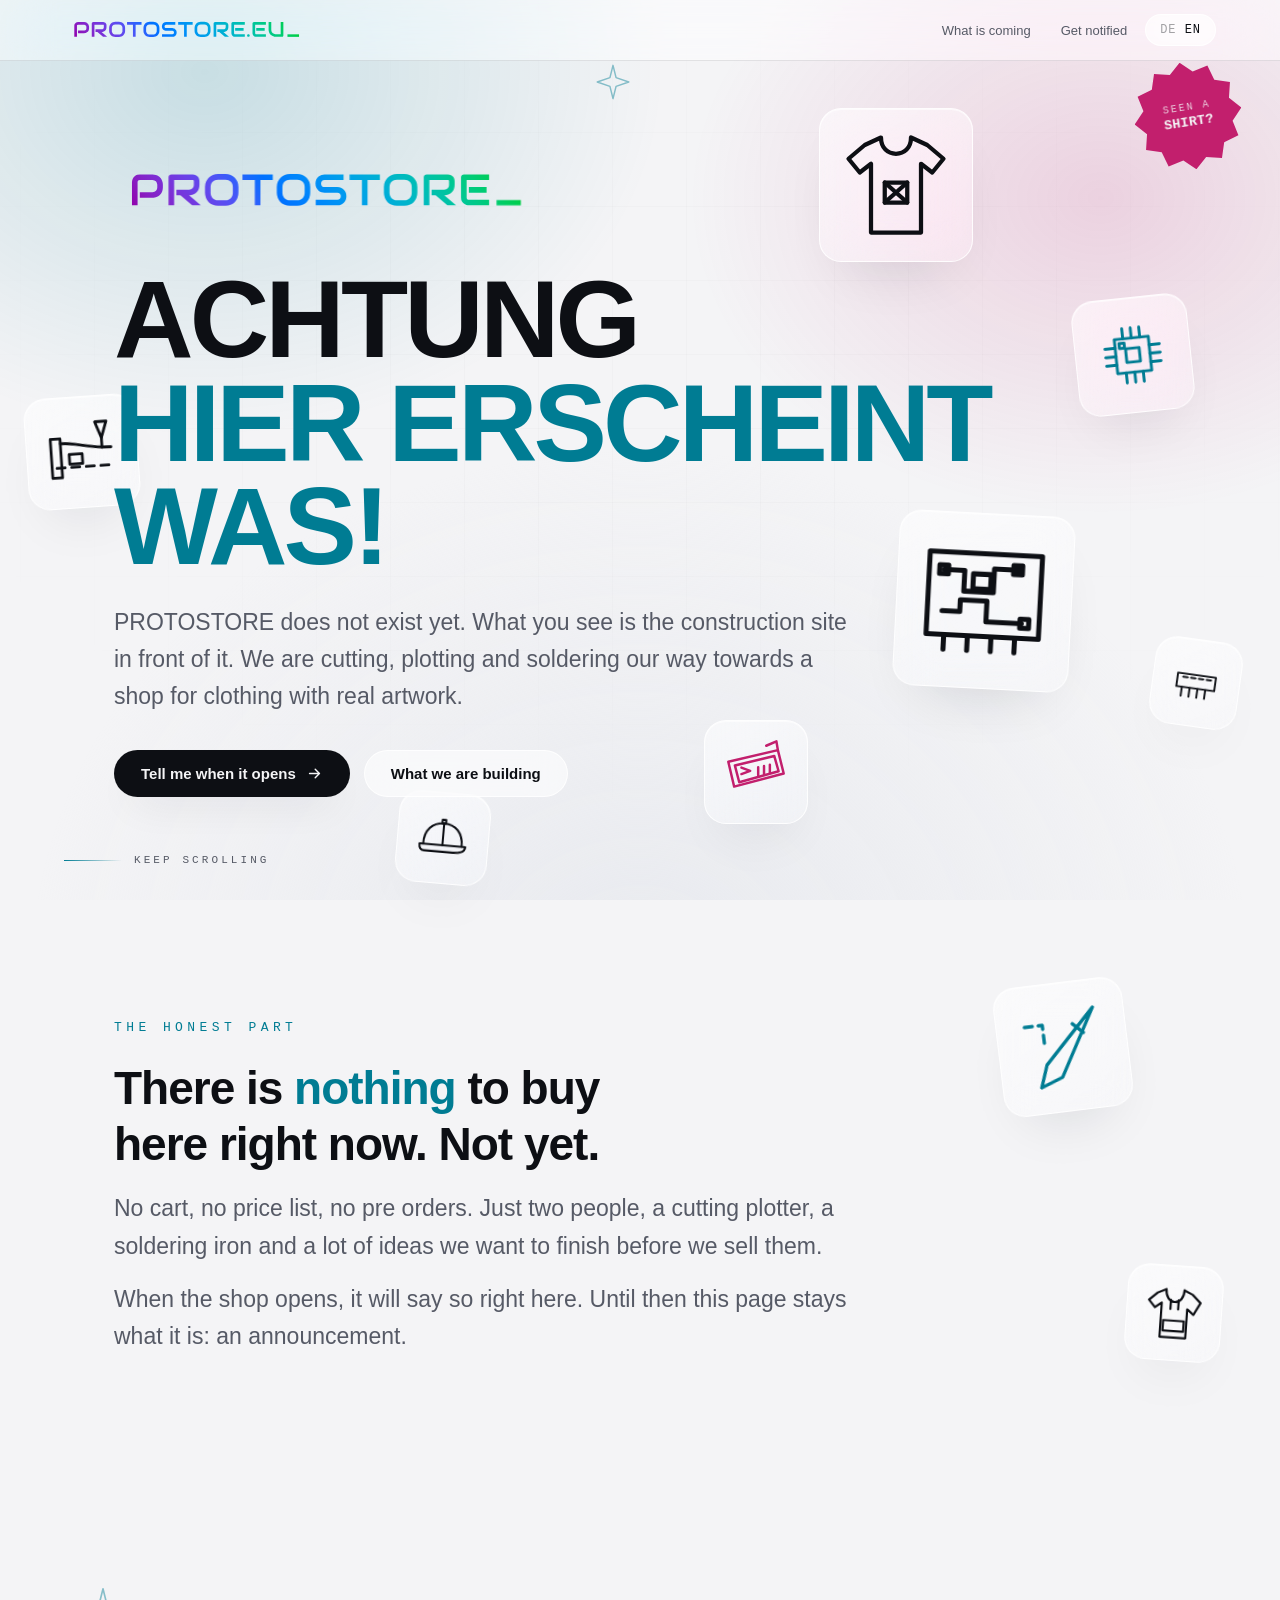
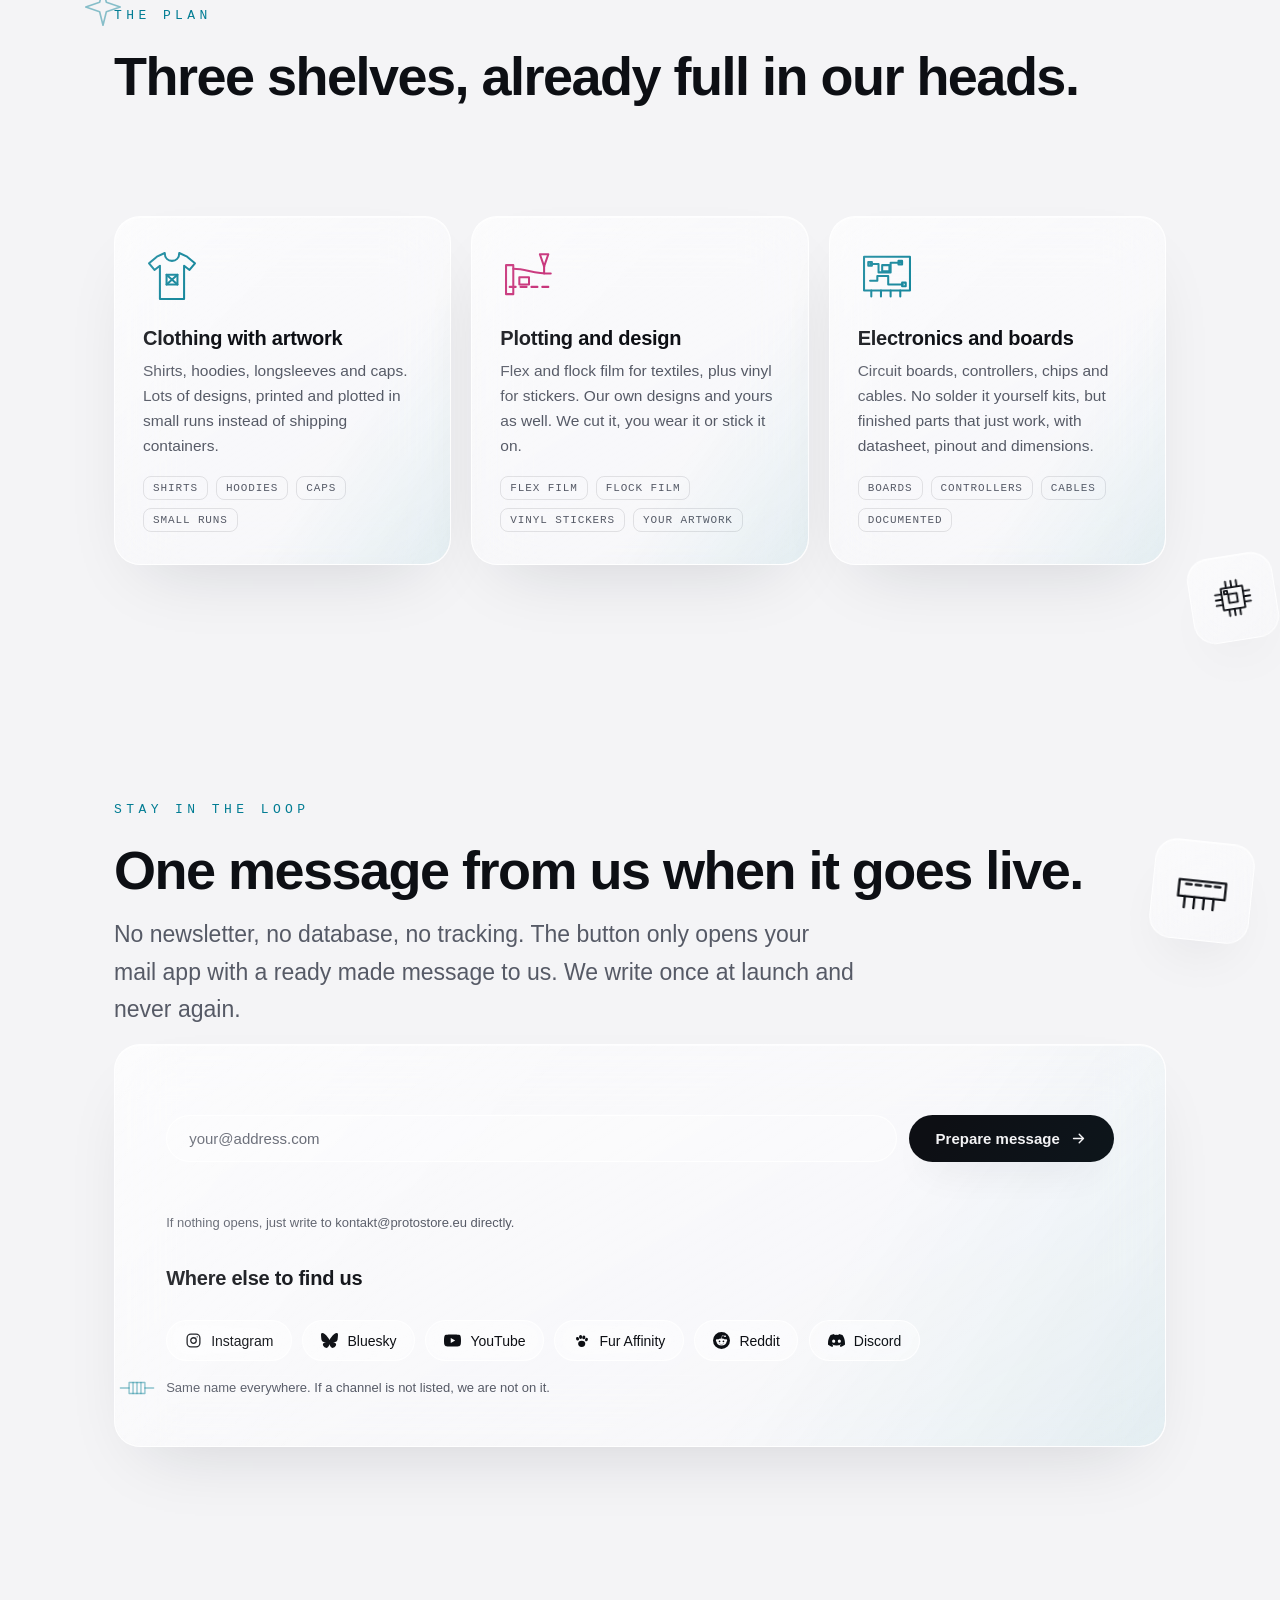
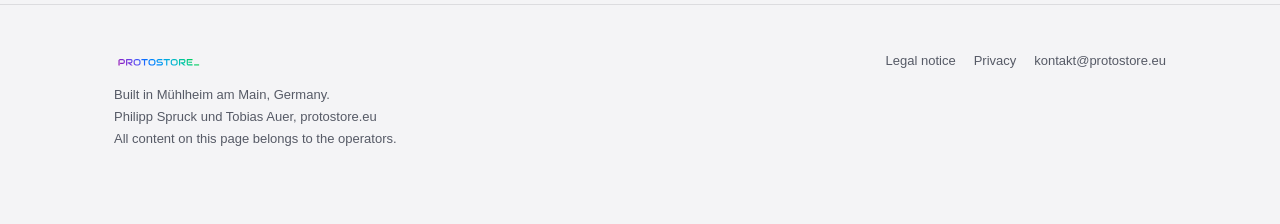
==== commit 94680cb3: "updated image files and improved seo" ====
--- a/index.html
+++ b/index.html
@@ -1,31 +1,65 @@
 <!DOCTYPE html>
-<html lang="de" data-title-de="PROTOSTORE, hier entsteht etwas" data-title-en="PROTOSTORE, something is being built here">
+<html lang="de" data-title-de="PROTOSTORE, hier entsteht etwas | Shirts, Plotten, Elektronik" data-title-en="PROTOSTORE, something is coming | Shirts, vinyl, electronics">
 <head>
 <meta charset="utf-8">
 <meta name="viewport" content="width=device-width, initial-scale=1, viewport-fit=cover">
-<title>PROTOSTORE, hier entsteht etwas</title>
-<meta name="description" content="PROTOSTORE, bald ein Laden für Kleidung mit echten Motiven, geplottete Folien und dokumentierte Elektronik. Noch ist hier nichts, aber das ändert sich.">
+<title>PROTOSTORE, hier entsteht etwas | Shirts, Plotten, Elektronik</title>
+<meta name="description" content="PROTOSTORE, bald ein Laden für Kleidung mit echten Motiven, geplottete Folien und dokumentierte Elektronik. Noch ist hier nichts, aber das ändert sich." data-desc-de="PROTOSTORE, bald ein Laden für Kleidung mit echten Motiven, geplottete Folien und dokumentierte Elektronik. Noch ist hier nichts, aber das ändert sich." data-desc-en="PROTOSTORE, soon a shop for clothing with real artwork, plotted vinyl and properly documented electronics. There is nothing here yet, but that will change.">
 <meta name="theme-color" content="#f4f4f6">
-<meta property="og:title" content="PROTOSTORE">
-<meta property="og:description" content="ACHTUNG HIER ERSCHEINT WAS!">
+<link rel="canonical" href="https://protostore.eu/">
+<meta name="robots" content="index, follow, max-image-preview:large">
+<meta property="og:site_name" content="PROTOSTORE">
+<meta property="og:locale" content="de_DE">
+<meta property="og:locale:alternate" content="en_US">
+<meta property="og:title" content="PROTOSTORE, hier entsteht etwas">
+<meta property="og:description" content="Bald ein Laden für Kleidung mit echten Motiven, geplottete Folien und dokumentierte Elektronik. Noch ist hier nichts, aber das ändert sich.">
 <meta property="og:type" content="website">
 <meta property="og:url" content="https://protostore.eu/">
+<meta property="og:image" content="https://protostore.eu/assets/og.png">
+<meta property="og:image:width" content="1200">
+<meta property="og:image:height" content="630">
+<meta property="og:image:alt" content="PROTOSTORE.EU">
+<meta name="twitter:card" content="summary_large_image">
+<meta name="twitter:title" content="PROTOSTORE, hier entsteht etwas">
+<meta name="twitter:description" content="Bald ein Laden für Kleidung mit echten Motiven, geplottete Folien und dokumentierte Elektronik.">
+<meta name="twitter:image" content="https://protostore.eu/assets/og.png">
+<meta name="twitter:image:alt" content="PROTOSTORE.EU">
 <link rel="stylesheet" href="assets/style.css">
-<link rel="icon" href="data:image/svg+xml,<svg xmlns='http://www.w3.org/2000/svg' viewBox='0 0 48 48'><path d='M24 3 40 12v20L24 41 8 32V12z' fill='none' stroke='%23007c93' stroke-width='3'/></svg>">
+<link rel="icon" href="assets/favicon.svg" type="image/svg+xml">
+<script type="application/ld+json">
+{
+  "@context": "https://schema.org",
+  "@type": "Organization",
+  "name": "PROTOSTORE",
+  "alternateName": "protostore.eu",
+  "url": "https://protostore.eu/",
+  "logo": "https://protostore.eu/assets/logo-full.svg",
+  "image": "https://protostore.eu/assets/og.png",
+  "email": "kontakt@protostore.eu",
+  "description": "Kleidung mit echten Motiven, geplottete Folien und dokumentierte Elektronik. Der Laden ist noch nicht offen.",
+  "foundingLocation": {
+    "@type": "Place",
+    "address": { "@type": "PostalAddress", "addressLocality": "Mühlheim am Main", "addressCountry": "DE" }
+  },
+  "founder": [
+    { "@type": "Person", "name": "Philipp Spruck" },
+    { "@type": "Person", "name": "Tobias Auer" }
+  ],
+  "sameAs": [
+    "https://www.instagram.com/protostore.eu/",
+    "https://bsky.app/profile/protostore.eu",
+    "https://www.youtube.com/@Protostore",
+    "https://www.furaffinity.net/user/protostore.eu",
+    "https://www.reddit.com/user/Protostore/"
+  ]
+}
+</script>
 <script defer src="https://umami.t-auer.com/script.js" data-website-id="5c9338b1-7018-49df-9fa3-3ef62dc9d343"></script>
 </head>
 <body>
 
 <!-- ================= Symbolsammlung ================= -->
 <svg class="sprite" aria-hidden="true" focusable="false" style="position:absolute;width:0;height:0;overflow:hidden">
-  <symbol id="i-logo" viewBox="0 0 48 48">
-    <g fill="none" stroke="currentColor" stroke-width="2.4" stroke-linejoin="round" stroke-linecap="round">
-      <path d="M24 3 41 12.5v19L24 41 7 31.5v-19z"/>
-      <path d="M16 31v-14h8a4 4 0 0 1 0 8h-8"/>
-      <path d="M30 25h6"/>
-    </g>
-  </symbol>
-
   <symbol id="i-shirt" viewBox="0 0 48 48">
     <g fill="none" stroke="currentColor" stroke-width="1.7" stroke-linecap="round" stroke-linejoin="round">
       <path d="M18 5 11.5 8 5 13.5 9.5 19 14 15.5V43h20V15.5L38.5 19 43 13.5 36.5 8 30 5c0 4.2-2.7 6.5-6 6.5S18 9.2 18 5Z"/>
@@ -169,9 +203,8 @@
 
 <!-- ================= Kopfzeile ================= -->
 <header class="top">
-  <a class="brand" href="index.html">
-    <svg><use href="#i-logo"></use></svg>
-    <span>Protostore</span>
+  <a class="brand" href="index.html" aria-label="Protostore, zur Startseite">
+    <img src="assets/logo-full.svg" alt="Protostore.eu" width="244" height="44">
   </a>
   <nav>
     <a class="hide-s" href="#plan" data-i18n="nav.what">Was kommt</a>
@@ -227,6 +260,99 @@
 
     <div class="wrap">
       <div class="hero-inner">
+        <svg class="hero-logo" viewBox="0 0 933 200" width="430" height="92" role="img" aria-label="PROTOSTORE" xmlns="http://www.w3.org/2000/svg">
+      <defs>
+        <linearGradient id="lg-hero" gradientUnits="userSpaceOnUse" x1="755.20" y1="-122.64" x2="177.03" y2="313.04">
+          <stop offset="0.0%" stop-color="#00ce00"/>
+          <stop offset="6.3%" stop-color="#00ce51"/>
+          <stop offset="12.5%" stop-color="#00cc76"/>
+          <stop offset="18.8%" stop-color="#00c795"/>
+          <stop offset="25.0%" stop-color="#00c0af"/>
+          <stop offset="31.3%" stop-color="#00b7c7"/>
+          <stop offset="37.5%" stop-color="#00acdb"/>
+          <stop offset="43.8%" stop-color="#00a0ea"/>
+          <stop offset="50.0%" stop-color="#0091f6"/>
+          <stop offset="56.3%" stop-color="#0082fd"/>
+          <stop offset="62.5%" stop-color="#0072ff"/>
+          <stop offset="68.8%" stop-color="#2c62fc"/>
+          <stop offset="75.0%" stop-color="#5451f4"/>
+          <stop offset="81.3%" stop-color="#6b41e7"/>
+          <stop offset="87.5%" stop-color="#7c30d6"/>
+          <stop offset="93.8%" stop-color="#881ec2"/>
+          <stop offset="100.0%" stop-color="#9200aa"/>
+        </linearGradient>
+      </defs>
+      <style>
+.lgc0{opacity:1}
+@keyframes lgk1{0%{opacity:0;transform:translateY(-17.28px)}23.438%{opacity:0;transform:translateY(-17.28px)}25.000%{opacity:1;transform:translateY(0)}100%{opacity:1;transform:translateY(0)}}
+.lgc1{opacity:0;animation:lgk1 7.680s linear 1 forwards}
+@keyframes lgk2{0%{opacity:0;transform:translateY(-17.28px)}25.000%{opacity:0;transform:translateY(-17.28px)}26.563%{opacity:1;transform:translateY(0)}100%{opacity:1;transform:translateY(0)}}
+.lgc2{opacity:0;animation:lgk2 7.680s linear 1 forwards}
+@keyframes lgk3{0%{opacity:0;transform:translateY(-17.28px)}26.563%{opacity:0;transform:translateY(-17.28px)}28.125%{opacity:1;transform:translateY(0)}100%{opacity:1;transform:translateY(0)}}
+.lgc3{opacity:0;animation:lgk3 7.680s linear 1 forwards}
+@keyframes lgk4{0%{opacity:0;transform:translateY(-17.28px)}28.125%{opacity:0;transform:translateY(-17.28px)}29.688%{opacity:1;transform:translateY(0)}100%{opacity:1;transform:translateY(0)}}
+.lgc4{opacity:0;animation:lgk4 7.680s linear 1 forwards}
+@keyframes lgk5{0%{opacity:0;transform:translateY(-17.28px)}29.688%{opacity:0;transform:translateY(-17.28px)}31.250%{opacity:1;transform:translateY(0)}100%{opacity:1;transform:translateY(0)}}
+.lgc5{opacity:0;animation:lgk5 7.680s linear 1 forwards}
+@keyframes lgk6{0%{opacity:0;transform:translateY(-17.28px)}31.250%{opacity:0;transform:translateY(-17.28px)}32.813%{opacity:1;transform:translateY(0)}100%{opacity:1;transform:translateY(0)}}
+.lgc6{opacity:0;animation:lgk6 7.680s linear 1 forwards}
+@keyframes lgk7{0%{opacity:0;transform:translateY(-17.28px)}32.813%{opacity:0;transform:translateY(-17.28px)}34.375%{opacity:1;transform:translateY(0)}100%{opacity:1;transform:translateY(0)}}
+.lgc7{opacity:0;animation:lgk7 7.680s linear 1 forwards}
+@keyframes lgk8{0%{opacity:0;transform:translateY(-17.28px)}34.375%{opacity:0;transform:translateY(-17.28px)}35.938%{opacity:1;transform:translateY(0)}100%{opacity:1;transform:translateY(0)}}
+.lgc8{opacity:0;animation:lgk8 7.680s linear 1 forwards}
+@keyframes lgk9{0%{opacity:0;transform:translateY(-17.28px)}35.938%{opacity:0;transform:translateY(-17.28px)}37.500%{opacity:1;transform:translateY(0)}100%{opacity:1;transform:translateY(0)}}
+.lgc9{opacity:0;animation:lgk9 7.680s linear 1 forwards}
+@keyframes lgv1{0%{opacity:0}0.000%{opacity:1}25.000%{opacity:0}100%{opacity:0}}
+.lgv1{opacity:0;animation:lgv1 7.680s step-end 1 forwards}
+@keyframes lgv2{0%{opacity:0}25.000%{opacity:1}26.563%{opacity:0}100%{opacity:0}}
+.lgv2{opacity:0;animation:lgv2 7.680s step-end 1 forwards}
+@keyframes lgv3{0%{opacity:0}26.563%{opacity:1}28.125%{opacity:0}100%{opacity:0}}
+.lgv3{opacity:0;animation:lgv3 7.680s step-end 1 forwards}
+@keyframes lgv4{0%{opacity:0}28.125%{opacity:1}29.688%{opacity:0}100%{opacity:0}}
+.lgv4{opacity:0;animation:lgv4 7.680s step-end 1 forwards}
+@keyframes lgv5{0%{opacity:0}29.688%{opacity:1}31.250%{opacity:0}100%{opacity:0}}
+.lgv5{opacity:0;animation:lgv5 7.680s step-end 1 forwards}
+@keyframes lgv6{0%{opacity:0}31.250%{opacity:1}32.813%{opacity:0}100%{opacity:0}}
+.lgv6{opacity:0;animation:lgv6 7.680s step-end 1 forwards}
+@keyframes lgv7{0%{opacity:0}32.813%{opacity:1}34.375%{opacity:0}100%{opacity:0}}
+.lgv7{opacity:0;animation:lgv7 7.680s step-end 1 forwards}
+@keyframes lgv8{0%{opacity:0}34.375%{opacity:1}35.938%{opacity:0}100%{opacity:0}}
+.lgv8{opacity:0;animation:lgv8 7.680s step-end 1 forwards}
+@keyframes lgv9{0%{opacity:0}35.938%{opacity:1}37.500%{opacity:0}100%{opacity:0}}
+.lgv9{opacity:0;animation:lgv9 7.680s step-end 1 forwards}
+@keyframes lgv10{0%{opacity:0}37.500%{opacity:1}100%{opacity:1}}
+.lgv10{opacity:0;animation:lgv10 7.680s step-end 1 forwards}
+@keyframes lgcuro{0.000%{opacity:1}9.766%{opacity:0}19.613%{opacity:1}37.516%{opacity:0}39.063%{opacity:1}48.910%{opacity:0}58.675%{opacity:1}68.441%{opacity:0}78.206%{opacity:1}87.972%{opacity:0}97.656%{opacity:1}100%{opacity:1}}
+@keyframes lgblink{0%{opacity:1}50.0%{opacity:0}100%{opacity:0}}
+.lgcaret{animation:lgcuro 7.680s step-end 1 forwards, lgblink 1.000s step-end 7.680s infinite}
+@media (prefers-reduced-motion: reduce){
+  .lgc0,.lgc1,.lgc2,.lgc3,.lgc4,.lgc5,.lgc6,.lgc7,.lgc8,.lgc9{opacity:1!important;transform:none!important;animation:none!important}
+  .lgv1,.lgv2,.lgv3,.lgv4,.lgv5,.lgv6,.lgv7,.lgv8,.lgv9{opacity:0!important;animation:none!important}
+  .lgv10{opacity:1!important;animation:none!important}
+  .lgcaret{animation:none!important}
+}
+    </style>
+      <path class="lgc0" fill="url(#lg-hero)" d="M114.06 92.11Q114.06 96.28 113.03 99.56Q112 102.84 110.24 105.35Q108.48 107.86 106.19 109.64Q103.89 111.42 101.38 112.54Q98.88 113.67 96.32 114.18Q93.77 114.7 91.52 114.7H63.95V102.51H91.52Q93.86 102.32 95.76 101.55Q97.66 100.78 99.02 99.47Q100.38 98.15 101.12 96.3Q101.88 94.45 101.88 92.11V86.57Q101.64 84.28 100.89 82.36Q100.14 80.43 98.85 79.07Q97.56 77.72 95.73 76.94Q93.91 76.17 91.52 76.17H64.05Q61.61 76.17 60.34 77.43Q59.08 78.7 59.08 81.09V131.2H46.89V81.09Q46.89 76.4 48.6 73.12Q50.31 69.84 52.87 67.82Q55.42 65.81 58.42 64.9Q61.42 63.98 63.95 63.98H91.52Q95.64 63.98 98.92 65.04Q102.2 66.09 104.71 67.85Q107.22 69.61 108.98 71.9Q110.73 74.2 111.88 76.71Q113.03 79.22 113.55 81.77Q114.06 84.32 114.06 86.57Z"/>
+      <path class="lgc1" fill="url(#lg-hero)" d="M193.57 86.57Q193.57 90.75 192.54 94.03Q191.51 97.31 189.75 99.82Q187.99 102.32 185.69 104.11Q183.4 105.89 180.89 107.04Q178.38 108.18 175.83 108.7Q173.27 109.22 171.02 109.22L196.48 131.2H177.63L152.23 109.22H143.46V97.03H171.02Q173.32 96.84 175.22 96.07Q177.12 95.29 178.5 93.98Q179.88 92.67 180.63 90.82Q181.38 88.97 181.38 86.57V78.89Q181.38 77.86 181.12 77.32Q180.87 76.78 180.47 76.52Q180.07 76.26 179.62 76.22Q179.18 76.17 178.8 76.17H138.59V131.2H126.4V70.12Q126.4 68.86 126.87 67.73Q127.34 66.61 128.16 65.76Q128.98 64.92 130.1 64.45Q131.23 63.98 132.54 63.98H178.8Q182.88 63.98 185.69 65.46Q188.51 66.93 190.27 69.16Q192.02 71.39 192.8 73.97Q193.57 76.54 193.57 78.79Z"/>
+      <path class="lgc2" fill="url(#lg-hero)" d="M278.26 104.01Q278.26 110.15 276.16 115.31Q274.05 120.47 270.3 124.22Q266.55 127.97 261.41 130.05Q256.28 132.14 250.23 132.14H233.73Q227.69 132.14 222.53 130.05Q217.37 127.97 213.62 124.22Q209.87 120.47 207.74 115.31Q205.61 110.15 205.61 104.01V91.17Q205.61 85.07 207.74 79.9Q209.87 74.72 213.62 70.99Q217.37 67.26 222.53 65.15Q227.69 63.04 233.73 63.04H250.23Q256.28 63.04 261.41 65.15Q266.55 67.26 270.3 70.99Q274.05 74.72 276.16 79.9Q278.26 85.07 278.26 91.17ZM266.08 91.17Q266.08 87.56 264.93 84.63Q263.78 81.7 261.69 79.61Q259.61 77.53 256.68 76.38Q253.75 75.23 250.23 75.23H233.73Q230.17 75.23 227.24 76.38Q224.31 77.53 222.2 79.61Q220.09 81.7 218.94 84.63Q217.8 87.56 217.8 91.17V104.01Q217.8 107.62 218.94 110.55Q220.09 113.48 222.2 115.57Q224.31 117.65 227.24 118.8Q230.17 119.95 233.73 119.95H250.14Q253.7 119.95 256.63 118.8Q259.56 117.65 261.67 115.57Q263.78 113.48 264.93 110.55Q266.08 107.62 266.08 104.01Z"/>
+      <path class="lgc3" fill="url(#lg-hero)" d="M352.99 76.17H326.13V131.2H313.94V76.17H287.04V63.98H352.99Z"/>
+      <path class="lgc4" fill="url(#lg-hero)" d="M434.4 104.01Q434.4 110.15 432.3 115.31Q430.19 120.47 426.44 124.22Q422.69 127.97 417.55 130.05Q412.42 132.14 406.37 132.14H389.87Q383.83 132.14 378.67 130.05Q373.51 127.97 369.76 124.22Q366.01 120.47 363.88 115.31Q361.75 110.15 361.75 104.01V91.17Q361.75 85.07 363.88 79.9Q366.01 74.72 369.76 70.99Q373.51 67.26 378.67 65.15Q383.83 63.04 389.87 63.04H406.37Q412.42 63.04 417.55 65.15Q422.69 67.26 426.44 70.99Q430.19 74.72 432.3 79.9Q434.4 85.07 434.4 91.17ZM422.22 91.17Q422.22 87.56 421.07 84.63Q419.92 81.7 417.83 79.61Q415.75 77.53 412.82 76.38Q409.89 75.23 406.37 75.23H389.87Q386.31 75.23 383.38 76.38Q380.45 77.53 378.34 79.61Q376.23 81.7 375.08 84.63Q373.94 87.56 373.94 91.17V104.01Q373.94 107.62 375.08 110.55Q376.23 113.48 378.34 115.57Q380.45 117.65 383.38 118.8Q386.31 119.95 389.87 119.95H406.28Q409.84 119.95 412.77 118.8Q415.7 117.65 417.81 115.57Q419.92 113.48 421.07 110.55Q422.22 107.62 422.22 104.01Z"/>
+      <path class="lgc5" fill="url(#lg-hero)" d="M512.97 111.42Q512.97 115.03 512.06 117.91Q511.14 120.79 509.64 123Q508.14 125.2 506.13 126.75Q504.11 128.29 501.96 129.28Q499.8 130.26 497.57 130.73Q495.35 131.2 493.38 131.2H446.36V119.01H493.38Q496.89 119.01 498.84 116.95Q500.78 114.89 500.78 111.42Q500.78 109.73 500.27 108.32Q499.75 106.92 498.79 105.89Q497.83 104.86 496.45 104.29Q495.07 103.73 493.38 103.73H465.35Q462.39 103.73 458.97 102.68Q455.55 101.62 452.62 99.28Q449.69 96.93 447.75 93.14Q445.8 89.34 445.8 83.86Q445.8 78.37 447.75 74.6Q449.69 70.82 452.62 68.46Q455.55 66.09 458.97 65.04Q462.39 63.98 465.35 63.98H506.83V76.17H465.35Q461.88 76.17 459.93 78.28Q457.99 80.39 457.99 83.86Q457.99 87.37 459.93 89.41Q461.88 91.45 465.35 91.45H493.38H493.47Q495.44 91.5 497.64 91.99Q499.85 92.48 502.03 93.51Q504.21 94.54 506.18 96.11Q508.14 97.68 509.67 99.89Q511.19 102.09 512.08 104.95Q512.97 107.81 512.97 111.42Z"/>
+      <path class="lgc6" fill="url(#lg-hero)" d="M585.78 76.17H558.92V131.2H546.73V76.17H519.83V63.98H585.78Z"/>
+      <path class="lgc7" fill="url(#lg-hero)" d="M667.2 104.01Q667.2 110.15 665.09 115.31Q662.98 120.47 659.23 124.22Q655.48 127.97 650.34 130.05Q645.21 132.14 639.16 132.14H622.66Q616.62 132.14 611.46 130.05Q606.3 127.97 602.55 124.22Q598.8 120.47 596.67 115.31Q594.54 110.15 594.54 104.01V91.17Q594.54 85.07 596.67 79.9Q598.8 74.72 602.55 70.99Q606.3 67.26 611.46 65.15Q616.62 63.04 622.66 63.04H639.16Q645.21 63.04 650.34 65.15Q655.48 67.26 659.23 70.99Q662.98 74.72 665.09 79.9Q667.2 85.07 667.2 91.17ZM655.01 91.17Q655.01 87.56 653.86 84.63Q652.71 81.7 650.62 79.61Q648.54 77.53 645.61 76.38Q642.68 75.23 639.16 75.23H622.66Q619.1 75.23 616.17 76.38Q613.24 77.53 611.13 79.61Q609.02 81.7 607.87 84.63Q606.73 87.56 606.73 91.17V104.01Q606.73 107.62 607.87 110.55Q609.02 113.48 611.13 115.57Q613.24 117.65 616.17 118.8Q619.1 119.95 622.66 119.95H639.07Q642.63 119.95 645.56 118.8Q648.49 117.65 650.6 115.57Q652.71 113.48 653.86 110.55Q655.01 107.62 655.01 104.01Z"/>
+      <path class="lgc8" fill="url(#lg-hero)" d="M748.34 86.57Q748.34 90.75 747.31 94.03Q746.28 97.31 744.52 99.82Q742.76 102.32 740.47 104.11Q738.17 105.89 735.66 107.04Q733.15 108.18 730.6 108.7Q728.04 109.22 725.79 109.22L751.25 131.2H732.4L707 109.22H698.23V97.03H725.79Q728.09 96.84 729.99 96.07Q731.89 95.29 733.27 93.98Q734.65 92.67 735.4 90.82Q736.15 88.97 736.15 86.57V78.89Q736.15 77.86 735.89 77.32Q735.64 76.78 735.24 76.52Q734.84 76.26 734.39 76.22Q733.95 76.17 733.57 76.17H693.36V131.2H681.17V70.12Q681.17 68.86 681.64 67.73Q682.11 66.61 682.93 65.76Q683.75 64.92 684.87 64.45Q686 63.98 687.31 63.98H733.57Q737.65 63.98 740.47 65.46Q743.28 66.93 745.04 69.16Q746.79 71.39 747.57 73.97Q748.34 76.54 748.34 78.79Z"/>
+      <path class="lgc9" fill="url(#lg-hero)" d="M817.75 103.73H779.27V91.45H817.75ZM823.24 131.2H779.27Q776.74 131.2 773.74 130.31Q770.74 129.42 768.18 127.38Q765.63 125.34 763.92 122.08Q762.21 118.82 762.21 114.09V70.12Q762.21 68.86 762.68 67.73Q763.14 66.61 763.96 65.76Q764.78 64.92 765.91 64.45Q767.03 63.98 768.35 63.98H823.24V76.17H774.39V114.09Q774.39 116.48 775.66 117.75Q776.93 119.01 779.36 119.01H823.24Z"/>
+      <g class="lgv1"><rect class="lgcaret" x="128.92" y="119.68" width="52.80" height="11.52" fill="url(#lg-hero)"/></g>
+      <g class="lgv2"><rect class="lgcaret" x="210.24" y="119.68" width="52.80" height="11.52" fill="url(#lg-hero)"/></g>
+      <g class="lgv3"><rect class="lgcaret" x="294.76" y="119.68" width="52.80" height="11.52" fill="url(#lg-hero)"/></g>
+      <g class="lgv4"><rect class="lgcaret" x="366.38" y="119.68" width="52.80" height="11.52" fill="url(#lg-hero)"/></g>
+      <g class="lgv5"><rect class="lgcaret" x="450.90" y="119.68" width="52.80" height="11.52" fill="url(#lg-hero)"/></g>
+      <g class="lgv6"><rect class="lgcaret" x="527.55" y="119.68" width="52.80" height="11.52" fill="url(#lg-hero)"/></g>
+      <g class="lgv7"><rect class="lgcaret" x="599.17" y="119.68" width="52.80" height="11.52" fill="url(#lg-hero)"/></g>
+      <g class="lgv8"><rect class="lgcaret" x="683.69" y="119.68" width="52.80" height="11.52" fill="url(#lg-hero)"/></g>
+      <g class="lgv9"><rect class="lgcaret" x="765.01" y="119.68" width="52.80" height="11.52" fill="url(#lg-hero)"/></g>
+      <g class="lgv10"><rect class="lgcaret" x="839.43" y="119.68" width="52.80" height="11.52" fill="url(#lg-hero)"/></g>
+  </svg>
         <h1>
           <span class="line" data-i18n="h1.a">ACHTUNG</span>
           <span class="line shout" data-i18n="h1.b">HIER ERSCHEINT WAS!</span>
@@ -341,8 +467,8 @@
 <footer>
   <div class="wrap foot">
     <div>
-      <a class="brand" href="index.html" style="margin-bottom:12px">
-        <svg><use href="#i-logo"></use></svg><span>Protostore</span>
+      <a class="brand" href="index.html" style="margin-bottom:12px" aria-label="Protostore, zur Startseite">
+        <img src="assets/logo.svg" alt="Protostore" width="89" height="19">
       </a>
       <p class="small">
         <span data-i18n="foot.made">Gebaut in Mühlheim am Main.</span><br>
--- a/assets/style.css
+++ b/assets/style.css
@@ -124,7 +124,7 @@
   align-items: center;
   justify-content: space-between;
   gap: 16px;
-  padding: 14px var(--gutter);
+  padding: 8px var(--gutter);
   background: color-mix(in oklab, var(--glass), transparent 18%);
   backdrop-filter: blur(26px) saturate(180%);
   -webkit-backdrop-filter: blur(26px) saturate(180%);
@@ -133,15 +133,19 @@
 .brand {
   display: inline-flex;
   align-items: center;
-  gap: 10px;
-  font-weight: 700;
-  letter-spacing: 0.30em;
-  font-size: 13px;
-  text-transform: uppercase;
-  color: var(--ink);
   text-decoration: none;
-}
-.brand svg { width: 22px; height: 22px; display: block; }
+  line-height: 0;
+}
+/* Wortmarke, der Verlauf steckt im SVG. Im Dunkeln etwas aufgehellt,
+   damit das violette Ende nicht im Hintergrund versinkt. */
+.brand img {
+  display: block;
+  width: auto;
+  height: 44px;
+  filter: saturate(calc(1 + var(--p) * 0.22)) brightness(calc(1 + var(--p) * 0.42));
+  transition: filter .5s var(--ease);
+}
+.foot .brand img { height: 19px; }
 .top nav { display: flex; align-items: center; gap: 6px; }
 .top nav a {
   color: var(--muted);
@@ -188,19 +192,6 @@
 }
 h1 .line { display: block; }
 h1 .shout { color: var(--cyan); }
-@supports (color: color-mix(in oklch, red, blue)) {
-  h1 .shout {
-    background-image: linear-gradient(102deg,
-      var(--cyan) 0%,
-      var(--cyan) 14%,
-      color-mix(in oklch, var(--cyan), var(--mag)) 50%,
-      var(--mag) 86%,
-      var(--mag) 100%);
-    -webkit-background-clip: text;
-    background-clip: text;
-    color: transparent;
-  }
-}
 h2 {
   margin: 0 0 18px;
   font-size: clamp(26px, 4.4vw, 54px);
@@ -251,6 +242,12 @@
   padding: 132px 0 90px;
 }
 .hero-inner { position: relative; z-index: 3; max-width: 880px; }
+.hero-logo {
+  display: block;
+  width: min(430px, 76%);
+  height: auto;
+  margin: 0 0 30px -4px;
+}
 .hero .lead { margin-top: 26px; }
 
 .cta-row { display: flex; flex-wrap: wrap; gap: 14px; margin-top: 34px; align-items: center; }
